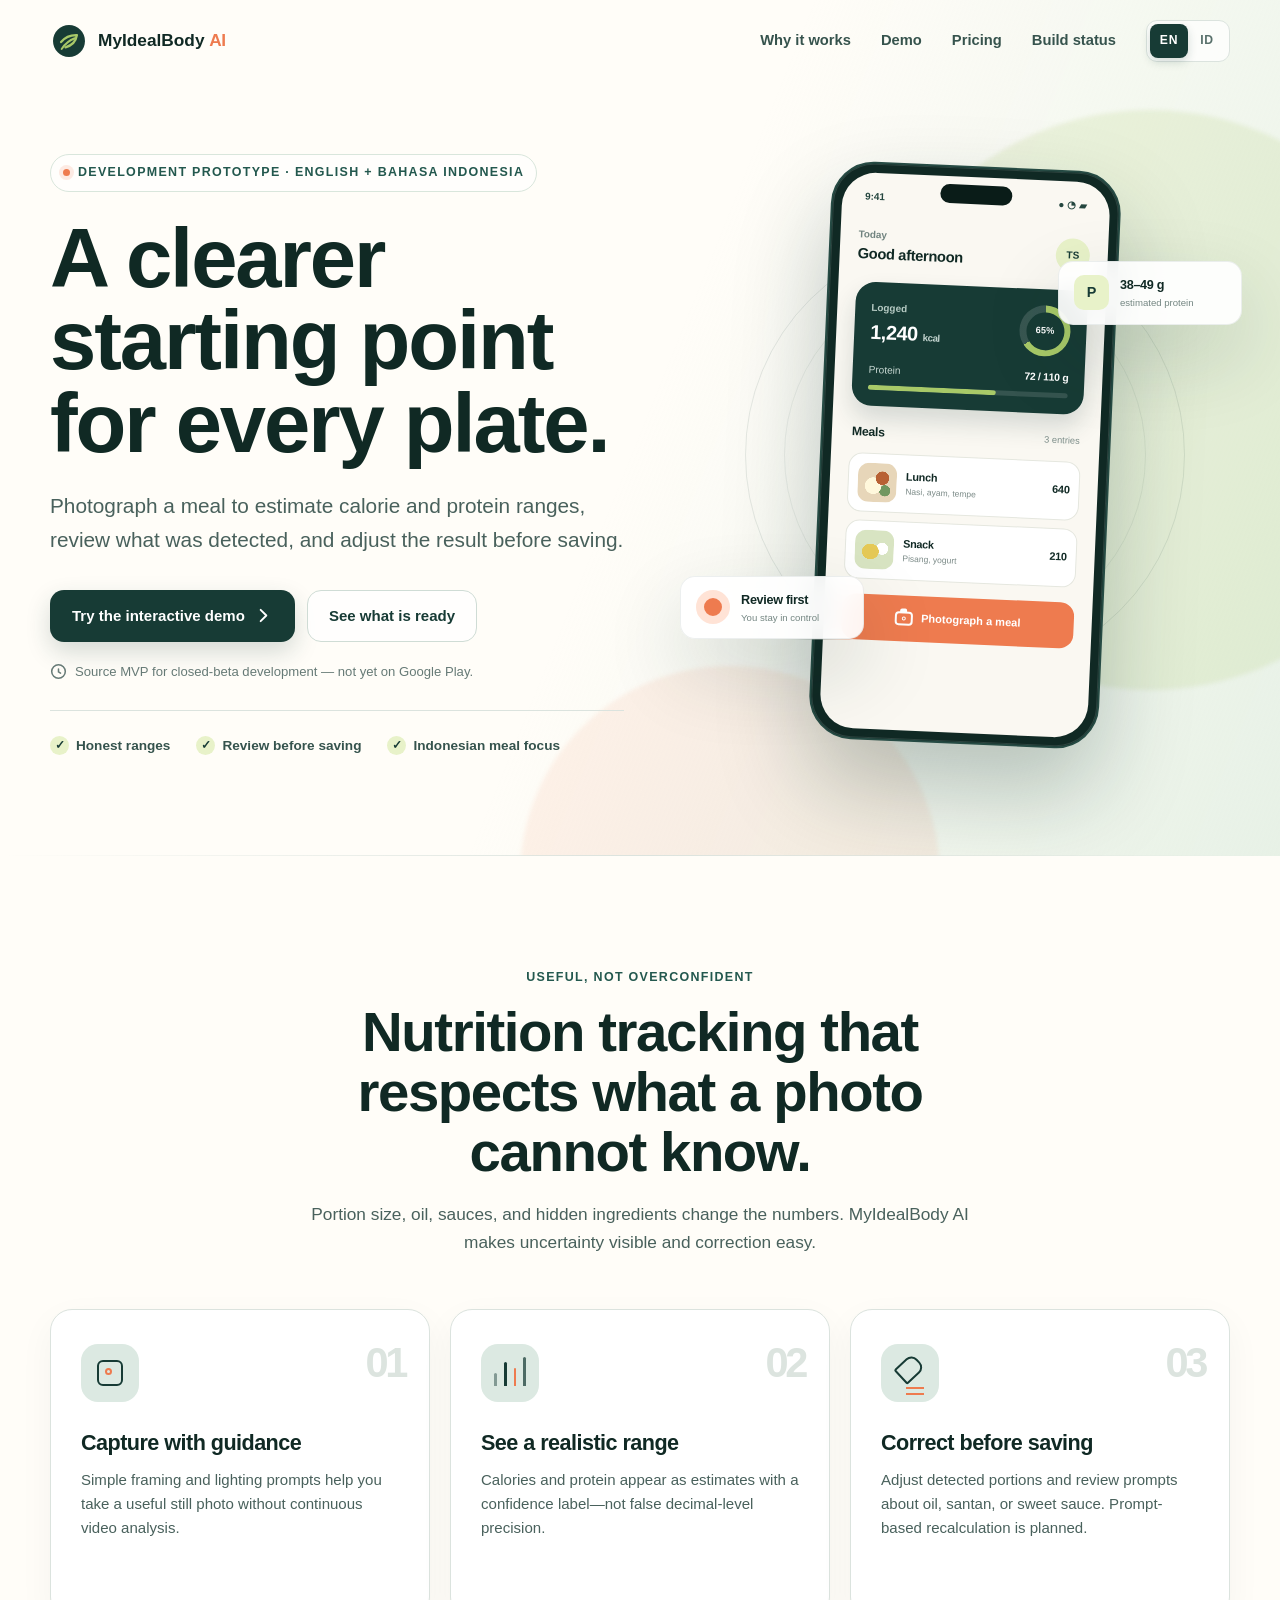
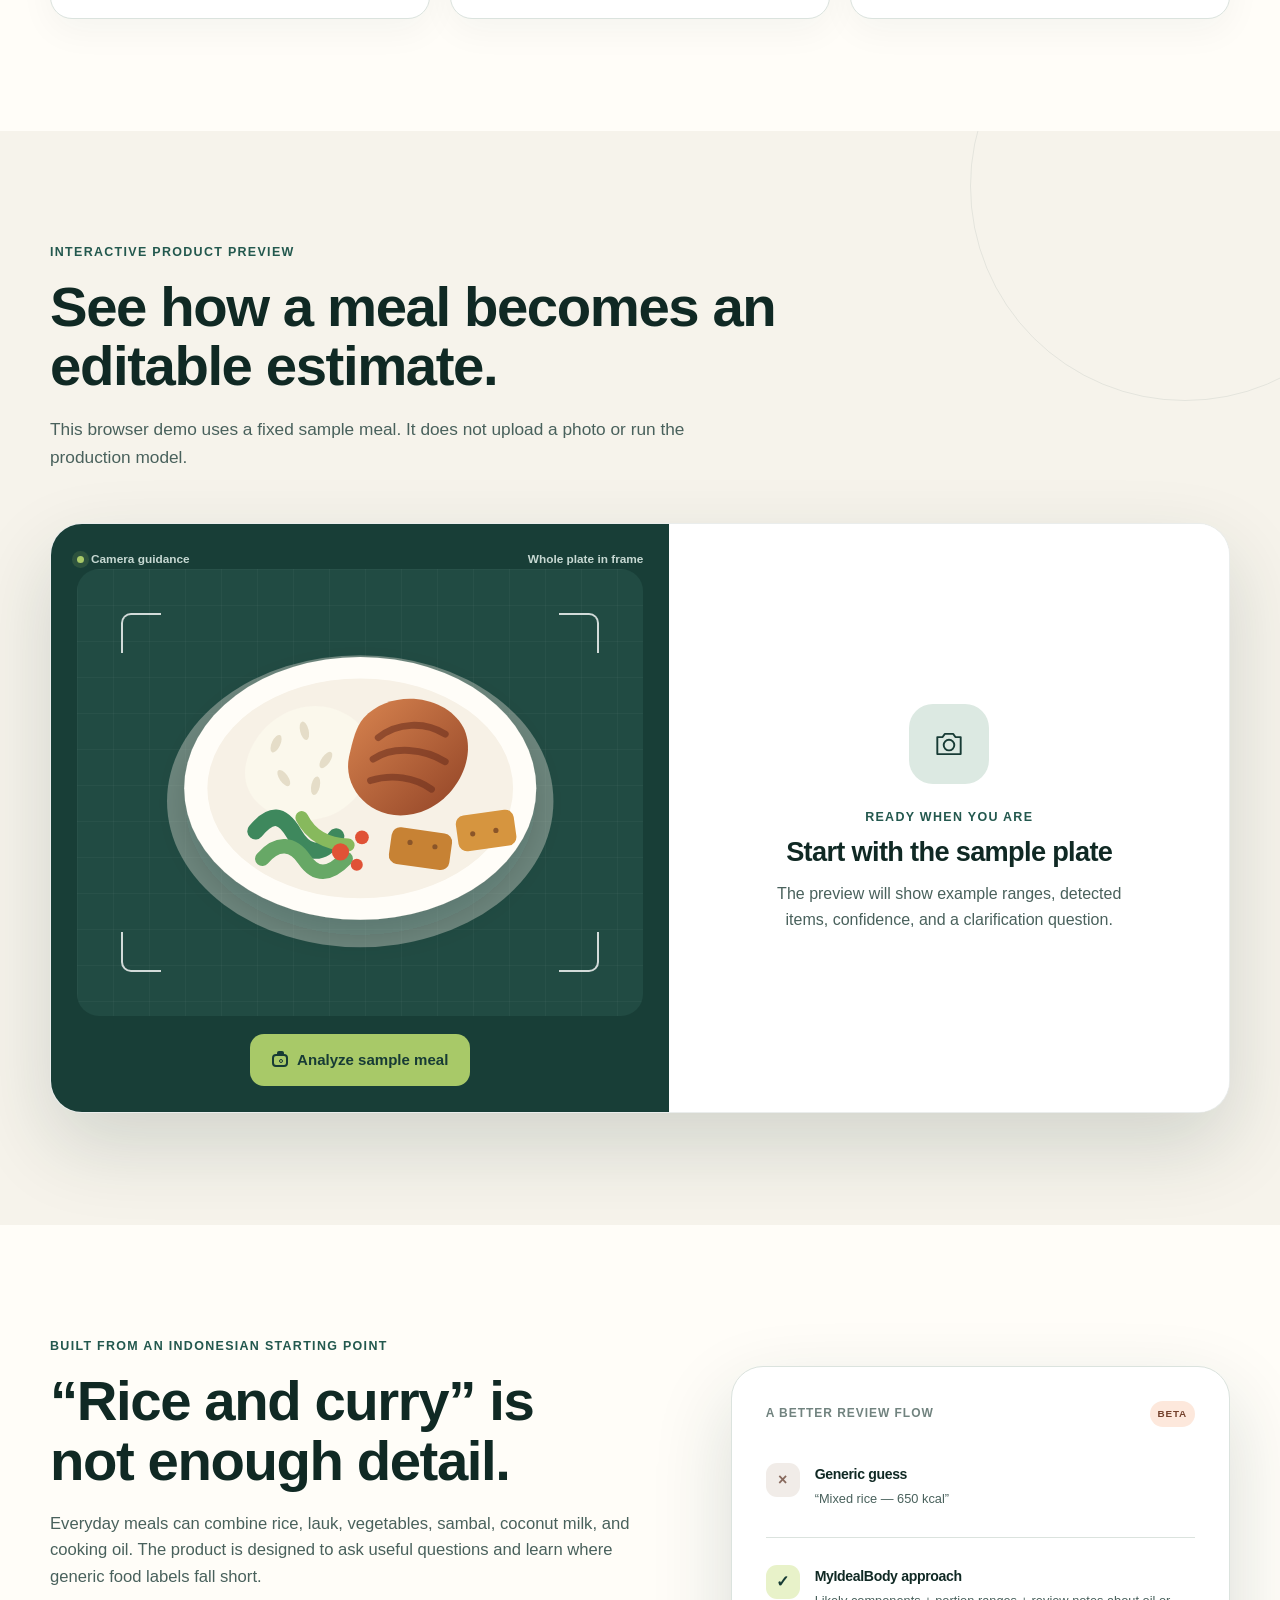
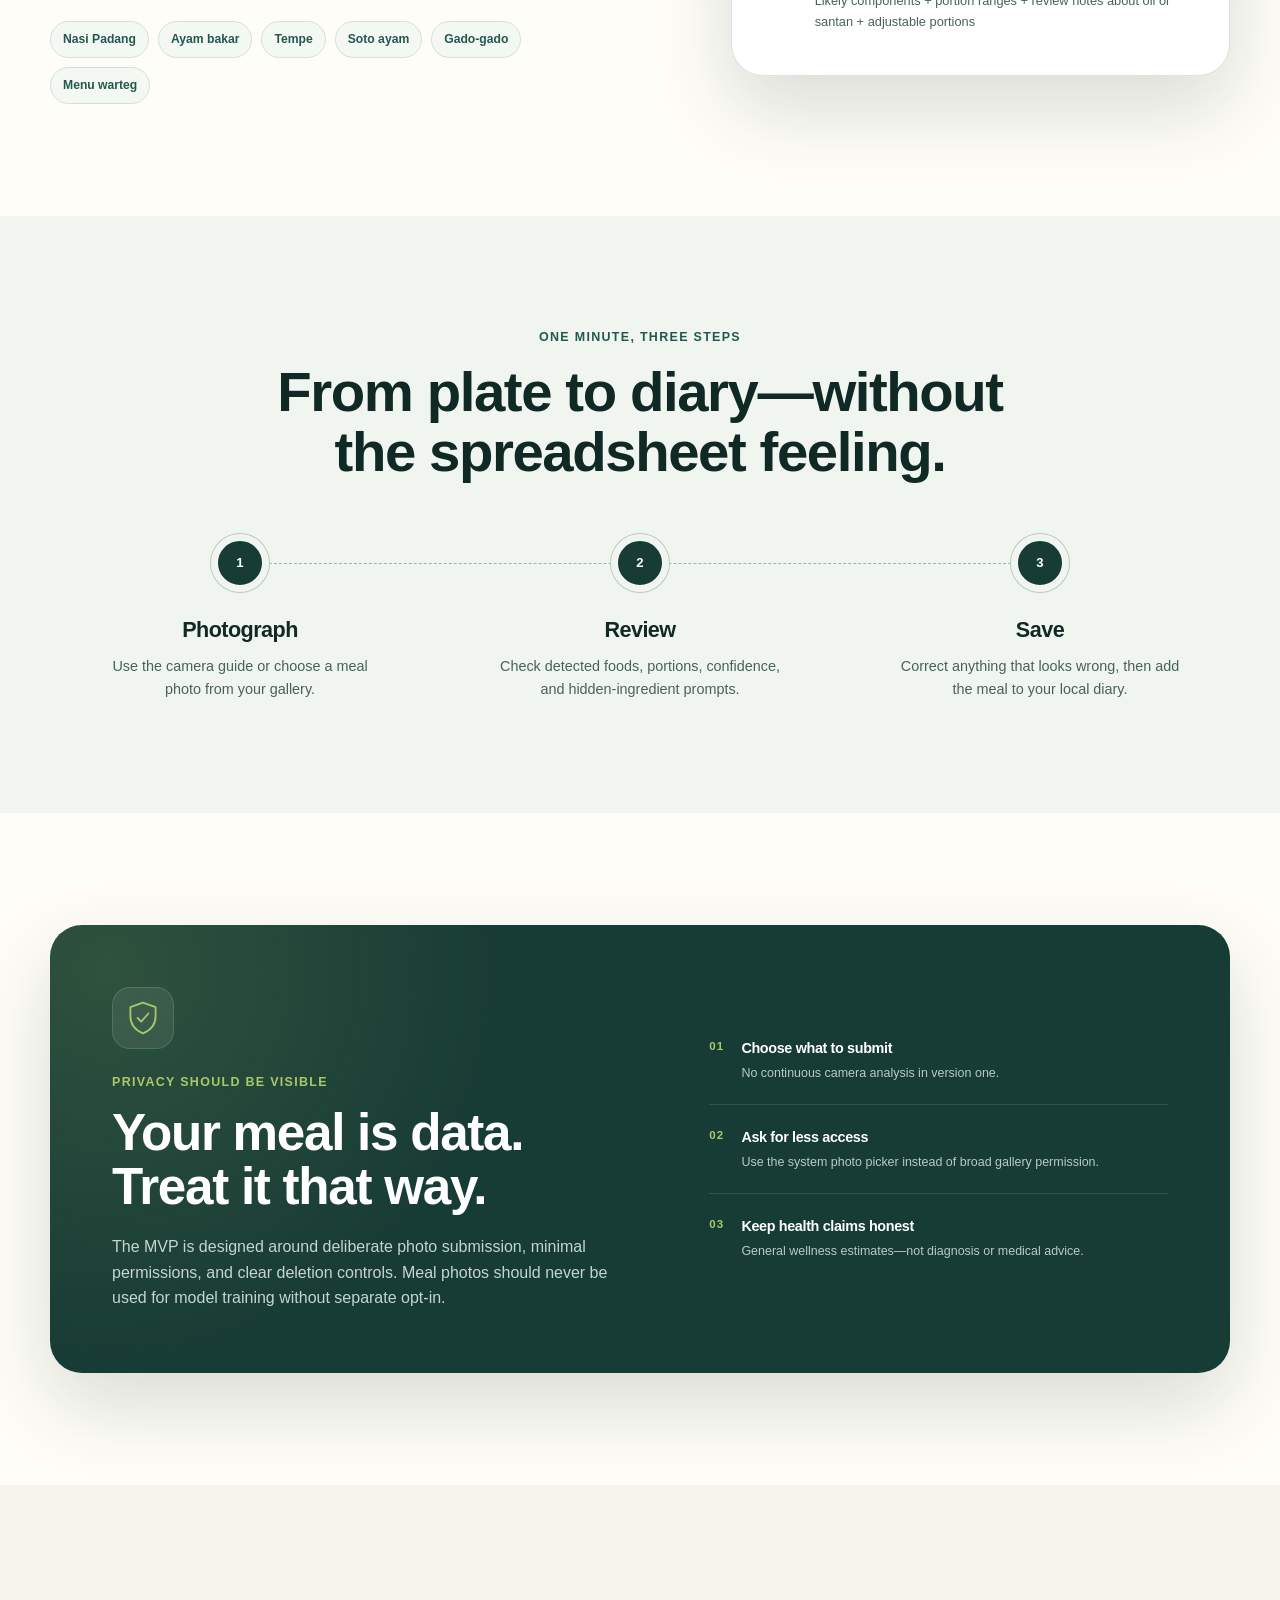
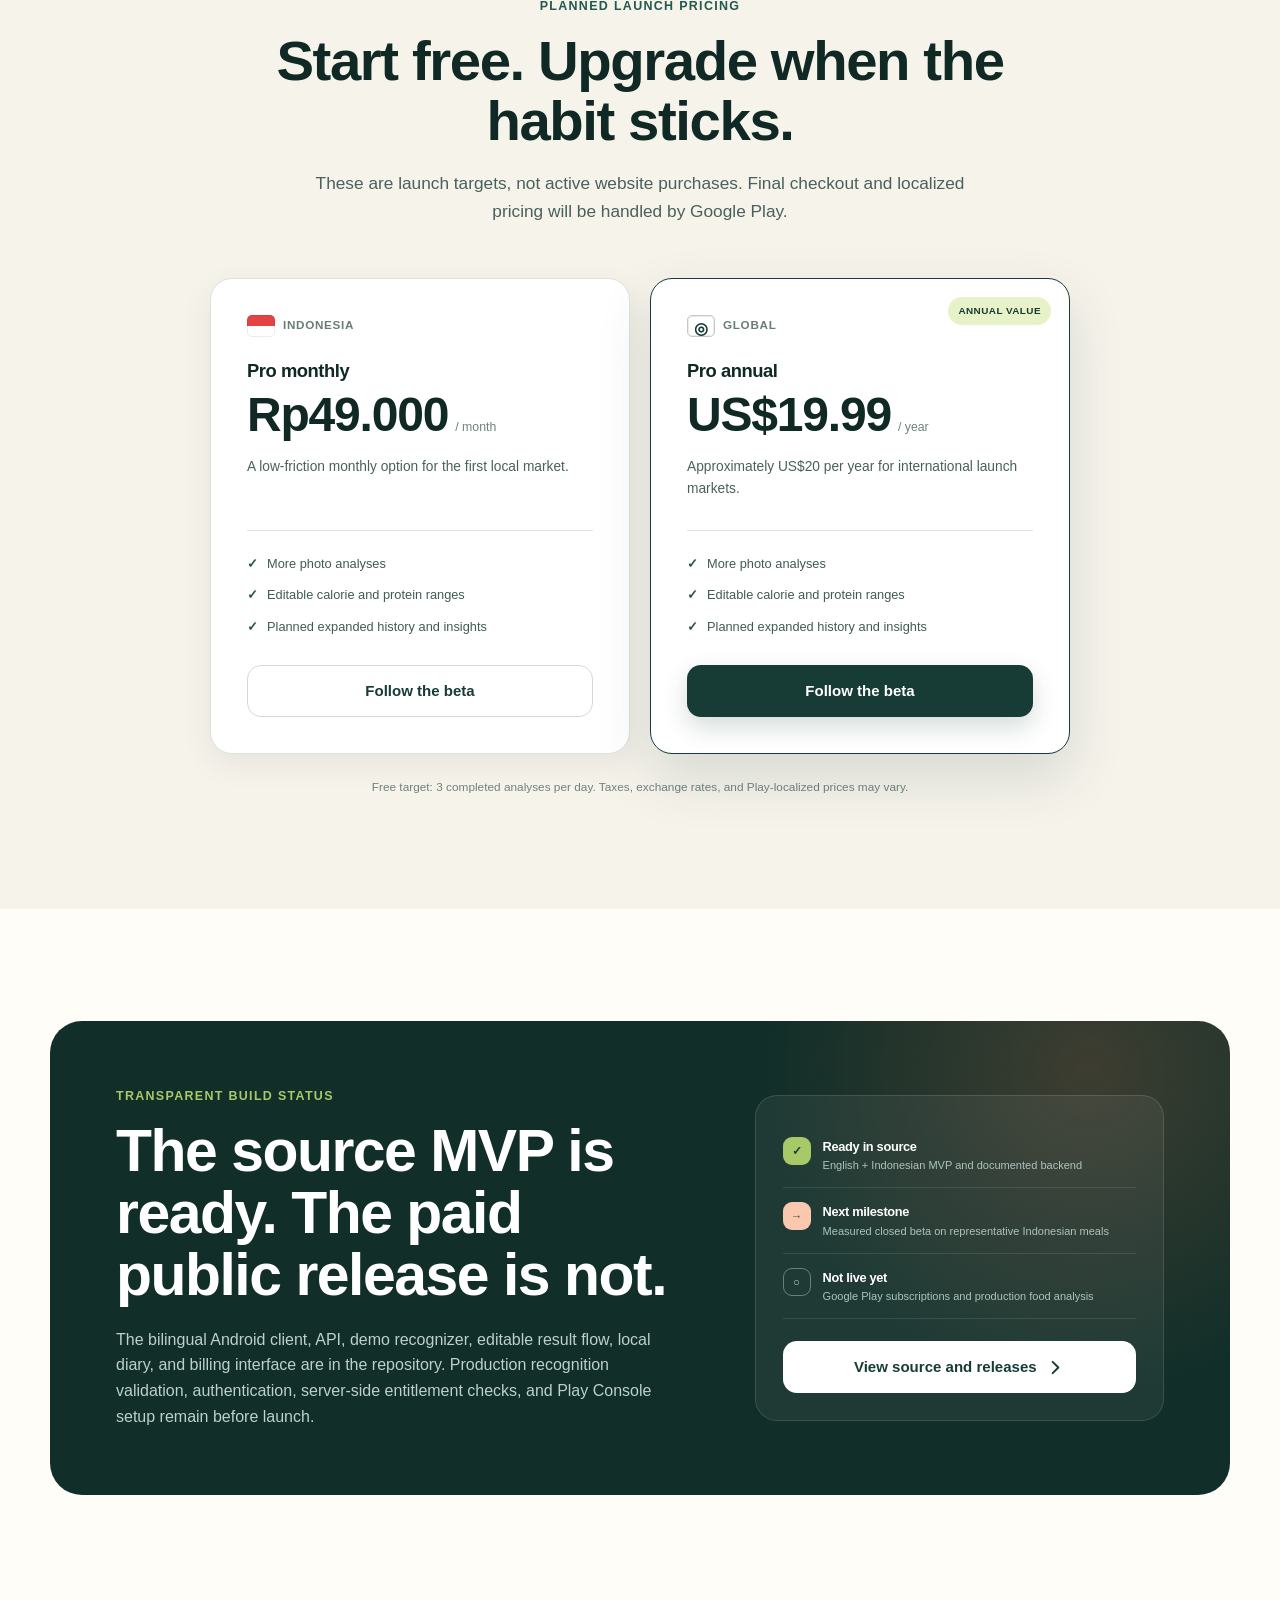
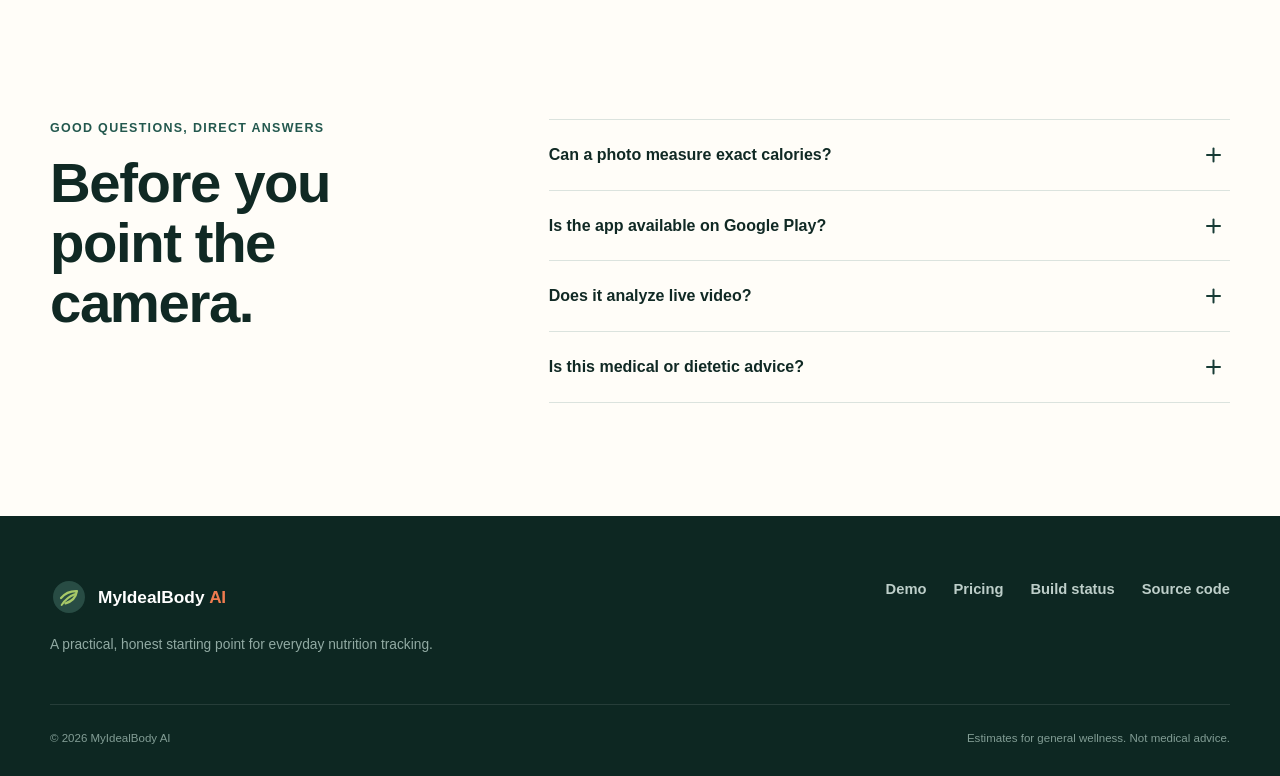
==== website/index.html @ 33302b68 "Publish bilingual Android nutrition MVP and website" ====
<!doctype html>
<html lang="en">
  <head>
    <meta charset="utf-8" />
    <meta name="viewport" content="width=device-width, initial-scale=1" />
    <meta
      name="description"
      content="MyIdealBody AI helps you estimate calorie and protein ranges from a meal photo, with editable results designed for everyday Indonesian food."
      id="meta-description"
    />
    <meta name="theme-color" content="#173b35" />
    <meta property="og:type" content="website" />
    <meta property="og:title" content="MyIdealBody AI — A clearer starting point for every plate" />
    <meta
      property="og:description"
      content="Photo-based calorie and protein estimates, built with Indonesian meals and honest uncertainty in mind."
    />
    <title>MyIdealBody AI — Photo nutrition estimates</title>
    <link rel="icon" href="favicon.svg" type="image/svg+xml" />
    <link rel="stylesheet" href="styles.css" />
    <script src="app.js" defer></script>
  </head>
  <body data-repository-url="https://github.com/meetmetisa-dev/myidealbody-ai">
    <a class="skip-link" href="#main-content" data-i18n="skipLink">Skip to main content</a>

    <header class="site-header" data-header>
      <div class="container nav-shell">
        <a class="brand" href="#top" aria-label="MyIdealBody AI home" data-i18n-aria="brandHome">
          <svg class="brand-mark" viewBox="0 0 44 44" aria-hidden="true">
            <path d="M22 3.5c10.2 0 18.5 8.3 18.5 18.5S32.2 40.5 22 40.5 3.5 32.2 3.5 22 11.8 3.5 22 3.5Z" />
            <path class="brand-leaf" d="M12.8 23.2c4.6-5.7 10.7-8.4 18.4-8.1-1.2 7.5-5.6 12.2-13.3 14.2" />
            <path class="brand-stem" d="M13.5 31.2c4.1-6.1 9.1-10.2 15.1-12.4" />
          </svg>
          <span>MyIdealBody <strong>AI</strong></span>
        </a>

        <button
          class="menu-button"
          type="button"
          aria-expanded="false"
          aria-controls="site-nav"
          aria-label="Open menu"
          data-i18n-aria="menuOpen"
          data-menu-button
        >
          <span></span><span></span><span></span>
        </button>

        <div class="nav-panel" id="site-nav" data-nav-panel>
          <nav aria-label="Primary navigation" data-i18n-aria="primaryNav">
            <a href="#features" data-i18n="navWhy">Why it works</a>
            <a href="#demo" data-i18n="navDemo">Demo</a>
            <a href="#pricing" data-i18n="navPricing">Pricing</a>
            <a href="#status" data-i18n="navStatus">Build status</a>
          </nav>
          <div class="language-switch" aria-label="Choose language" data-i18n-aria="languagePicker" role="group">
            <button type="button" data-lang="en" aria-pressed="true">EN</button>
            <button type="button" data-lang="id" aria-pressed="false">ID</button>
          </div>
        </div>
      </div>
    </header>

    <main id="main-content">
      <section class="hero" id="top">
        <div class="hero-orb hero-orb-one" aria-hidden="true"></div>
        <div class="hero-orb hero-orb-two" aria-hidden="true"></div>
        <div class="container hero-grid">
          <div class="hero-copy reveal">
            <p class="eyebrow">
              <span class="eyebrow-dot" aria-hidden="true"></span>
              <span data-i18n="heroEyebrow">Development prototype · English + Bahasa Indonesia</span>
            </p>
            <h1 data-i18n="heroTitle">A clearer starting point for every plate.</h1>
            <p class="hero-intro" data-i18n="heroBody">
              Photograph a meal to estimate calorie and protein ranges, review what was detected, and adjust the result before saving.
            </p>
            <div class="hero-actions">
              <a class="button button-primary" href="#demo">
                <span data-i18n="heroPrimary">Try the interactive demo</span>
                <svg viewBox="0 0 20 20" aria-hidden="true"><path d="m7 4 6 6-6 6" /></svg>
              </a>
              <a class="button button-secondary" href="#status" data-i18n="heroSecondary">See what is ready</a>
            </div>
            <p class="availability-note">
              <svg viewBox="0 0 20 20" aria-hidden="true"><path d="M10 18a8 8 0 1 0 0-16 8 8 0 0 0 0 16Zm0-11v3.5l2.4 1.5" /></svg>
              <span data-i18n="heroNote">Source MVP for closed-beta development — not yet on Google Play.</span>
            </p>
            <ul class="hero-trust" aria-label="Product principles" data-i18n-aria="productPrinciples">
              <li><span aria-hidden="true">✓</span><span data-i18n="trustRanges">Honest ranges</span></li>
              <li><span aria-hidden="true">✓</span><span data-i18n="trustEditable">Review before saving</span></li>
              <li><span aria-hidden="true">✓</span><span data-i18n="trustLocal">Indonesian meal focus</span></li>
            </ul>
          </div>

          <div class="phone-scene reveal reveal-delay" aria-label="MyIdealBody AI app preview" data-i18n-aria="phonePreview">
            <div class="phone-halo" aria-hidden="true"></div>
            <div class="phone">
              <div class="phone-speaker" aria-hidden="true"></div>
              <div class="phone-screen">
                <div class="phone-status" aria-hidden="true"><span>9:41</span><span>● ◔ ▰</span></div>
                <div class="app-head">
                  <div>
                    <span class="app-overline" data-i18n="phoneToday">Today</span>
                    <strong data-i18n="phoneGreeting">Good afternoon</strong>
                  </div>
                  <div class="avatar" aria-hidden="true">TS</div>
                </div>
                <div class="summary-card">
                  <div class="summary-head">
                    <div>
                      <span data-i18n="phoneLogged">Logged</span>
                      <strong>1,240 <small>kcal</small></strong>
                    </div>
                    <div class="progress-ring"><span>65%</span></div>
                  </div>
                  <div class="protein-row">
                    <span data-i18n="phoneProtein">Protein</span>
                    <strong>72 / 110 g</strong>
                  </div>
                  <div class="bar"><span></span></div>
                </div>
                <div class="app-section-title">
                  <strong data-i18n="phoneMeals">Meals</strong><span data-i18n="phoneEntries">3 entries</span>
                </div>
                <div class="meal-row">
                  <div class="meal-thumb meal-thumb-one" aria-hidden="true"></div>
                  <div><strong data-i18n="phoneLunch">Lunch</strong><span>Nasi, ayam, tempe</span></div>
                  <strong>640</strong>
                </div>
                <div class="meal-row">
                  <div class="meal-thumb meal-thumb-two" aria-hidden="true"></div>
                  <div><strong data-i18n="phoneSnack">Snack</strong><span>Pisang, yogurt</span></div>
                  <strong>210</strong>
                </div>
                <button class="app-scan" type="button" data-scroll-demo>
                  <span class="camera-icon" aria-hidden="true"></span>
                  <span data-i18n="phoneCta">Photograph a meal</span>
                </button>
              </div>
            </div>
            <div class="floating-card floating-card-top">
              <span class="floating-icon">P</span>
              <div><strong>38–49 g</strong><span data-i18n="floatingProtein">estimated protein</span></div>
            </div>
            <div class="floating-card floating-card-bottom">
              <span class="confidence-pip" aria-hidden="true"></span>
              <div><strong data-i18n="floatingReview">Review first</strong><span data-i18n="floatingControl">You stay in control</span></div>
            </div>
          </div>
        </div>
      </section>

      <section class="principles section" id="features">
        <div class="container">
          <div class="section-heading centered reveal">
            <p class="section-kicker" data-i18n="whyKicker">Useful, not overconfident</p>
            <h2 data-i18n="whyTitle">Nutrition tracking that respects what a photo cannot know.</h2>
            <p data-i18n="whyBody">Portion size, oil, sauces, and hidden ingredients change the numbers. MyIdealBody AI makes uncertainty visible and correction easy.</p>
          </div>
          <div class="feature-grid">
            <article class="feature-card reveal">
              <div class="feature-number">01</div>
              <div class="feature-icon icon-frame" aria-hidden="true"></div>
              <h3 data-i18n="featureOneTitle">Capture with guidance</h3>
              <p data-i18n="featureOneBody">Simple framing and lighting prompts help you take a useful still photo without continuous video analysis.</p>
            </article>
            <article class="feature-card reveal reveal-delay-short">
              <div class="feature-number">02</div>
              <div class="feature-icon icon-range" aria-hidden="true"><span></span><span></span></div>
              <h3 data-i18n="featureTwoTitle">See a realistic range</h3>
              <p data-i18n="featureTwoBody">Calories and protein appear as estimates with a confidence label—not false decimal-level precision.</p>
            </article>
            <article class="feature-card reveal reveal-delay">
              <div class="feature-number">03</div>
              <div class="feature-icon icon-edit" aria-hidden="true"></div>
              <h3 data-i18n="featureThreeTitle">Correct before saving</h3>
              <p data-i18n="featureThreeBody">Adjust detected portions and review prompts about oil, santan, or sweet sauce. Prompt-based recalculation is planned.</p>
            </article>
          </div>
        </div>
      </section>

      <section class="demo-section section" id="demo">
        <div class="container">
          <div class="section-heading reveal">
            <p class="section-kicker" data-i18n="demoKicker">Interactive product preview</p>
            <h2 data-i18n="demoTitle">See how a meal becomes an editable estimate.</h2>
            <p data-i18n="demoBody">This browser demo uses a fixed sample meal. It does not upload a photo or run the production model.</p>
          </div>

          <div class="demo-shell reveal" data-demo-shell>
            <div class="demo-visual">
              <div class="demo-label-row">
                <span class="live-label"><span aria-hidden="true"></span><span data-i18n="demoCamera">Camera guidance</span></span>
                <span data-i18n="demoHint">Whole plate in frame</span>
              </div>
              <div class="meal-art" role="img" aria-label="Illustrated Indonesian rice, grilled chicken, tempeh, and vegetables on a plate" data-i18n-aria="mealArt">
                <svg viewBox="0 0 620 430" aria-hidden="true">
                  <defs>
                    <filter id="plate-shadow" x="-20%" y="-20%" width="140%" height="150%">
                      <feDropShadow dx="0" dy="18" stdDeviation="18" flood-color="#092a26" flood-opacity=".16" />
                    </filter>
                    <linearGradient id="chicken" x1="0" x2="1" y1="0" y2="1">
                      <stop offset="0" stop-color="#d98550" /><stop offset="1" stop-color="#914326" />
                    </linearGradient>
                  </defs>
                  <ellipse cx="310" cy="225" rx="225" ry="170" fill="#f8f2e7" opacity=".35" />
                  <ellipse cx="310" cy="210" rx="205" ry="153" fill="#fffdf8" filter="url(#plate-shadow)" />
                  <ellipse cx="310" cy="210" rx="178" ry="128" fill="#f7f1e6" />
                  <path d="M178 177c14-51 74-82 121-50 37 25 29 89-18 112-50 24-118-7-103-62Z" fill="#fbf8ec" />
                  <g fill="#ded5bc" opacity=".75">
                    <ellipse cx="212" cy="158" rx="5" ry="11" transform="rotate(25 212 158)" />
                    <ellipse cx="245" cy="143" rx="5" ry="11" transform="rotate(-14 245 143)" />
                    <ellipse cx="270" cy="177" rx="5" ry="11" transform="rotate(35 270 177)" />
                    <ellipse cx="221" cy="198" rx="5" ry="11" transform="rotate(-35 221 198)" />
                    <ellipse cx="258" cy="207" rx="5" ry="11" transform="rotate(12 258 207)" />
                  </g>
                  <path d="M314 128c32-35 96-27 116 11 18 35-10 91-58 101-50 10-83-31-75-67 4-18 8-35 17-45Z" fill="url(#chicken)" />
                  <path d="M331 151c22-18 55-19 78-4M325 176c24-16 60-12 84 3M322 201c24-8 52-4 71 10" fill="none" stroke="#682d1d" stroke-width="8" stroke-linecap="round" opacity=".55" />
                  <g>
                    <rect x="348" y="254" width="71" height="43" rx="10" fill="#c78234" transform="rotate(8 348 254)" />
                    <rect x="420" y="243" width="68" height="42" rx="10" fill="#d6953f" transform="rotate(-8 420 243)" />
                    <circle cx="368" cy="273" r="3" fill="#8a5529" /><circle cx="397" cy="278" r="3" fill="#8a5529" />
                    <circle cx="441" cy="263" r="3" fill="#8a5529" /><circle cx="468" cy="259" r="3" fill="#8a5529" />
                  </g>
                  <g fill="none" stroke-linecap="round">
                    <path d="M188 260c18-22 31-21 45 3s32 27 49 3" stroke="#3e885d" stroke-width="19" />
                    <path d="M196 292c18-21 36-18 49 1s29 19 48-1" stroke="#67a866" stroke-width="17" />
                    <path d="M242 244c10 20 29 31 54 32" stroke="#87b95d" stroke-width="15" />
                  </g>
                  <g fill="#e05236">
                    <circle cx="287" cy="284" r="10" /><circle cx="312" cy="267" r="8" /><circle cx="306" cy="299" r="7" />
                  </g>
                </svg>
                <div class="scan-corners" aria-hidden="true"><span></span><span></span><span></span><span></span></div>
                <div class="scan-line" aria-hidden="true"></div>
              </div>
              <button class="button button-primary demo-button" type="button" data-demo-button>
                <span class="camera-icon small" aria-hidden="true"></span>
                <span data-i18n="demoButton">Analyze sample meal</span>
              </button>
            </div>

            <div class="demo-result" aria-live="polite" aria-busy="false" data-demo-result>
              <div class="result-idle" data-result-idle>
                <div class="result-idle-icon" aria-hidden="true">
                  <svg viewBox="0 0 32 32"><path d="M5 9.5h5l2-3h8l2 3h5v16H5v-16Z" /><circle cx="16" cy="17" r="5" /></svg>
                </div>
                <p class="section-kicker" data-i18n="demoIdleKicker">Ready when you are</p>
                <h3 data-i18n="demoIdleTitle">Start with the sample plate</h3>
                <p data-i18n="demoIdleBody">The preview will show example ranges, detected items, confidence, and a clarification question.</p>
              </div>

              <div class="result-loading" hidden data-result-loading>
                <div class="loader" aria-hidden="true"><span></span><span></span><span></span></div>
                <p class="section-kicker" data-i18n="demoLoadingKicker">Sample analysis</p>
                <h3 data-demo-loading-title data-i18n="demoLoadingOne">Identifying likely foods…</h3>
                <p data-i18n="demoLoadingBody">A production result would be calculated from a nutrient database after recognition.</p>
              </div>

              <div class="result-content" hidden data-result-content>
                <div class="result-topline">
                  <div>
                    <p class="section-kicker" data-i18n="demoResultKicker">Example estimate</p>
                    <h3 data-i18n="demoResultTitle">Lunch plate</h3>
                  </div>
                  <span class="confidence-badge"><span aria-hidden="true"></span><span data-i18n="demoConfidence">Medium confidence</span></span>
                </div>
                <div class="macro-grid">
                  <div class="macro-card calories"><span data-i18n="demoCalories">Calories</span><strong>610–760</strong><small>kcal</small></div>
                  <div class="macro-card protein"><span data-i18n="demoProtein">Protein</span><strong>38–49</strong><small>g</small></div>
                </div>
                <p class="range-note"><span aria-hidden="true">i</span><span data-i18n="demoRangeNote">A range reflects likely portion and recipe differences.</span></p>
                <div class="detected-list">
                  <div class="detected-heading"><strong data-i18n="demoDetected">Likely foods</strong><span data-i18n="demoEdit">Review in app</span></div>
                  <div><span><i class="food-dot rice"></i><span data-i18n="foodRice">White rice</span></span><strong>180–220 g</strong></div>
                  <div><span><i class="food-dot chicken"></i><span data-i18n="foodChicken">Grilled chicken</span></span><strong>110–140 g</strong></div>
                  <div><span><i class="food-dot tempe"></i><span data-i18n="foodTempe">Tempeh</span></span><strong>55–70 g</strong></div>
                  <div><span><i class="food-dot veg"></i><span data-i18n="foodVeg">Mixed vegetables</span></span><strong>80–110 g</strong></div>
                </div>
                <div class="question-card">
                  <span class="question-mark" aria-hidden="true">?</span>
                  <div><strong data-i18n="demoQuestionTitle">One quick check</strong><p data-i18n="demoQuestionBody">Was extra oil or sweet sauce added?</p></div>
                </div>
                <p class="demo-disclaimer" data-i18n="demoDisclaimer">Illustrative sample only. Not a measurement or medical advice.</p>
              </div>
            </div>
          </div>
        </div>
      </section>

      <section class="local-section section">
        <div class="container local-grid">
          <div class="local-copy reveal">
            <p class="section-kicker" data-i18n="localKicker">Built from an Indonesian starting point</p>
            <h2 data-i18n="localTitle">“Rice and curry” is not enough detail.</h2>
            <p data-i18n="localBody">Everyday meals can combine rice, lauk, vegetables, sambal, coconut milk, and cooking oil. The product is designed to ask useful questions and learn where generic food labels fall short.</p>
            <div class="local-tags" aria-label="Example Indonesian meals" data-i18n-aria="mealExamples">
              <span>Nasi Padang</span><span>Ayam bakar</span><span>Tempe</span><span>Soto ayam</span><span>Gado-gado</span><span>Menu warteg</span>
            </div>
          </div>
          <div class="comparison-card reveal reveal-delay">
            <div class="comparison-head">
              <span data-i18n="compareTitle">A better review flow</span>
              <span class="beta-pill">BETA</span>
            </div>
            <div class="comparison-row muted">
              <span class="comparison-icon" aria-hidden="true">×</span>
              <div><strong data-i18n="compareGeneric">Generic guess</strong><p data-i18n="compareGenericBody">“Mixed rice — 650 kcal”</p></div>
            </div>
            <div class="comparison-divider" aria-hidden="true"></div>
            <div class="comparison-row good">
              <span class="comparison-icon" aria-hidden="true">✓</span>
              <div><strong data-i18n="compareProduct">MyIdealBody approach</strong><p data-i18n="compareProductBody">Likely components + portion ranges + review notes about oil or santan + adjustable portions</p></div>
            </div>
          </div>
        </div>
      </section>

      <section class="how-section section">
        <div class="container">
          <div class="section-heading centered reveal">
            <p class="section-kicker" data-i18n="howKicker">One minute, three steps</p>
            <h2 data-i18n="howTitle">From plate to diary—without the spreadsheet feeling.</h2>
          </div>
          <ol class="steps-grid">
            <li class="step-card reveal">
              <span class="step-index">1</span>
              <h3 data-i18n="stepOneTitle">Photograph</h3>
              <p data-i18n="stepOneBody">Use the camera guide or choose a meal photo from your gallery.</p>
            </li>
            <li class="step-card reveal reveal-delay-short">
              <span class="step-index">2</span>
              <h3 data-i18n="stepTwoTitle">Review</h3>
              <p data-i18n="stepTwoBody">Check detected foods, portions, confidence, and hidden-ingredient prompts.</p>
            </li>
            <li class="step-card reveal reveal-delay">
              <span class="step-index">3</span>
              <h3 data-i18n="stepThreeTitle">Save</h3>
              <p data-i18n="stepThreeBody">Correct anything that looks wrong, then add the meal to your local diary.</p>
            </li>
          </ol>
        </div>
      </section>

      <section class="privacy-section section">
        <div class="container privacy-shell reveal">
          <div class="privacy-main">
            <span class="shield-icon" aria-hidden="true">
              <svg viewBox="0 0 40 40"><path d="M20 3 34 8v10c0 9-5.6 15.5-14 19-8.4-3.5-14-10-14-19V8l14-5Z" /><path d="m14 20 4 4 8-9" /></svg>
            </span>
            <p class="section-kicker" data-i18n="privacyKicker">Privacy should be visible</p>
            <h2 data-i18n="privacyTitle">Your meal is data. Treat it that way.</h2>
            <p data-i18n="privacyBody">The MVP is designed around deliberate photo submission, minimal permissions, and clear deletion controls. Meal photos should never be used for model training without separate opt-in.</p>
          </div>
          <div class="privacy-points">
            <div><span aria-hidden="true">01</span><p><strong data-i18n="privacyOneTitle">Choose what to submit</strong><small data-i18n="privacyOneBody">No continuous camera analysis in version one.</small></p></div>
            <div><span aria-hidden="true">02</span><p><strong data-i18n="privacyTwoTitle">Ask for less access</strong><small data-i18n="privacyTwoBody">Use the system photo picker instead of broad gallery permission.</small></p></div>
            <div><span aria-hidden="true">03</span><p><strong data-i18n="privacyThreeTitle">Keep health claims honest</strong><small data-i18n="privacyThreeBody">General wellness estimates—not diagnosis or medical advice.</small></p></div>
          </div>
        </div>
      </section>

      <section class="pricing-section section" id="pricing">
        <div class="container">
          <div class="section-heading centered reveal">
            <p class="section-kicker" data-i18n="pricingKicker">Planned launch pricing</p>
            <h2 data-i18n="pricingTitle">Start free. Upgrade when the habit sticks.</h2>
            <p data-i18n="pricingBody">These are launch targets, not active website purchases. Final checkout and localized pricing will be handled by Google Play.</p>
          </div>
          <div class="pricing-grid">
            <article class="price-card reveal">
              <div class="price-topline"><span class="flag" aria-hidden="true">ID</span><span data-i18n="priceIndonesia">Indonesia</span></div>
              <h3 data-i18n="priceLocalPlan">Pro monthly</h3>
              <p class="price"><strong>Rp49.000</strong><span data-i18n="perMonth">/ month</span></p>
              <p data-i18n="priceLocalBody">A low-friction monthly option for the first local market.</p>
              <ul>
                <li><span aria-hidden="true">✓</span><span data-i18n="priceFeatureOne">More photo analyses</span></li>
                <li><span aria-hidden="true">✓</span><span data-i18n="priceFeatureTwo">Editable calorie and protein ranges</span></li>
                <li><span aria-hidden="true">✓</span><span data-i18n="priceFeatureThree">Planned expanded history and insights</span></li>
              </ul>
              <a class="button button-secondary button-block repo-link" href="#status" data-i18n="priceCta">Follow the beta</a>
            </article>
            <article class="price-card featured reveal reveal-delay">
              <span class="price-ribbon" data-i18n="priceValue">Annual value</span>
              <div class="price-topline"><span class="globe" aria-hidden="true">◎</span><span data-i18n="priceGlobal">Global</span></div>
              <h3 data-i18n="priceGlobalPlan">Pro annual</h3>
              <p class="price"><strong>US$19.99</strong><span data-i18n="perYear">/ year</span></p>
              <p data-i18n="priceGlobalBody">Approximately US$20 per year for international launch markets.</p>
              <ul>
                <li><span aria-hidden="true">✓</span><span data-i18n="priceFeatureOne">More photo analyses</span></li>
                <li><span aria-hidden="true">✓</span><span data-i18n="priceFeatureTwo">Editable calorie and protein ranges</span></li>
                <li><span aria-hidden="true">✓</span><span data-i18n="priceFeatureThree">Planned expanded history and insights</span></li>
              </ul>
              <a class="button button-primary button-block repo-link" href="#status" data-i18n="priceCta">Follow the beta</a>
            </article>
          </div>
          <p class="pricing-note" data-i18n="pricingNote">Free target: 3 completed analyses per day. Taxes, exchange rates, and Play-localized prices may vary.</p>
        </div>
      </section>

      <section class="status-section section" id="status">
        <div class="container status-shell reveal">
          <div>
            <p class="section-kicker light" data-i18n="statusKicker">Transparent build status</p>
            <h2 data-i18n="statusTitle">The source MVP is ready. The paid public release is not.</h2>
            <p data-i18n="statusBody">The bilingual Android client, API, demo recognizer, editable result flow, local diary, and billing interface are in the repository. Production recognition validation, authentication, server-side entitlement checks, and Play Console setup remain before launch.</p>
          </div>
          <div class="status-panel">
            <div class="status-row ready"><span aria-hidden="true">✓</span><p><strong data-i18n="readyLabel">Ready in source</strong><small data-i18n="readyBody">English + Indonesian MVP and documented backend</small></p></div>
            <div class="status-row next"><span aria-hidden="true">→</span><p><strong data-i18n="nextLabel">Next milestone</strong><small data-i18n="nextBody">Measured closed beta on representative Indonesian meals</small></p></div>
            <div class="status-row later"><span aria-hidden="true">○</span><p><strong data-i18n="laterLabel">Not live yet</strong><small data-i18n="laterBody">Google Play subscriptions and production food analysis</small></p></div>
            <a class="button button-light button-block repo-link" href="#top">
              <span data-i18n="statusCta">View source and releases</span>
              <svg viewBox="0 0 20 20" aria-hidden="true"><path d="m7 4 6 6-6 6" /></svg>
            </a>
          </div>
        </div>
      </section>

      <section class="faq-section section">
        <div class="container faq-grid">
          <div class="section-heading reveal">
            <p class="section-kicker" data-i18n="faqKicker">Good questions, direct answers</p>
            <h2 data-i18n="faqTitle">Before you point the camera.</h2>
          </div>
          <div class="faq-list reveal reveal-delay">
            <details>
              <summary data-i18n="faqOneQ">Can a photo measure exact calories?</summary>
              <p data-i18n="faqOneA">No. A photo cannot reveal exact weight or every ingredient. MyIdealBody AI is designed to return a useful range, explain uncertainty, and let you edit the result.</p>
            </details>
            <details>
              <summary data-i18n="faqTwoQ">Is the app available on Google Play?</summary>
              <p data-i18n="faqTwoA">Not yet. The repository is a development MVP for closed-beta preparation. A public paid release needs production validation and Play setup first.</p>
            </details>
            <details>
              <summary data-i18n="faqThreeQ">Does it analyze live video?</summary>
              <p data-i18n="faqThreeA">The prototype shows a framing overlay and a live lighting cue, then analyzes one still photo. This reduces battery and data use while keeping the review step clear.</p>
            </details>
            <details>
              <summary data-i18n="faqFourQ">Is this medical or dietetic advice?</summary>
              <p data-i18n="faqFourA">No. It provides general wellness estimates only and is not a diagnosis, treatment, laboratory measurement, or substitute for a qualified professional.</p>
            </details>
          </div>
        </div>
      </section>
    </main>

    <footer class="site-footer">
      <div class="container footer-grid">
        <div>
          <a class="brand footer-brand" href="#top" aria-label="MyIdealBody AI home" data-i18n-aria="brandHome">
            <svg class="brand-mark" viewBox="0 0 44 44" aria-hidden="true">
              <path d="M22 3.5c10.2 0 18.5 8.3 18.5 18.5S32.2 40.5 22 40.5 3.5 32.2 3.5 22 11.8 3.5 22 3.5Z" />
              <path class="brand-leaf" d="M12.8 23.2c4.6-5.7 10.7-8.4 18.4-8.1-1.2 7.5-5.6 12.2-13.3 14.2" />
              <path class="brand-stem" d="M13.5 31.2c4.1-6.1 9.1-10.2 15.1-12.4" />
            </svg>
            <span>MyIdealBody <strong>AI</strong></span>
          </a>
          <p data-i18n="footerTagline">A practical, honest starting point for everyday nutrition tracking.</p>
        </div>
        <div class="footer-links">
          <a href="#demo" data-i18n="navDemo">Demo</a>
          <a href="#pricing" data-i18n="navPricing">Pricing</a>
          <a href="#status" data-i18n="navStatus">Build status</a>
          <a class="repo-link" href="#top" data-i18n="footerSource">Source code</a>
        </div>
      </div>
      <div class="container footer-bottom">
        <span>© <span data-year></span> MyIdealBody AI</span>
        <span data-i18n="footerDisclaimer">Estimates for general wellness. Not medical advice.</span>
      </div>
    </footer>
  </body>
</html>
---- website/styles.css ----
:root {
  --ink: #102924;
  --ink-soft: #49615c;
  --forest: #173b35;
  --forest-2: #23584e;
  --forest-3: #dce9e2;
  --leaf: #a8c968;
  --leaf-light: #e8f2c9;
  --coral: #ee7b4f;
  --coral-light: #fde8dc;
  --cream: #f6f3eb;
  --paper: #fffdf8;
  --white: #ffffff;
  --line: #dbe3de;
  --shadow-sm: 0 10px 30px rgba(20, 51, 45, 0.08);
  --shadow-lg: 0 32px 80px rgba(17, 50, 43, 0.16);
  --radius-sm: 14px;
  --radius-md: 22px;
  --radius-lg: 32px;
  --container: 1180px;
  --font: Inter, ui-sans-serif, -apple-system, BlinkMacSystemFont, "Segoe UI", sans-serif;
}

*,
*::before,
*::after {
  box-sizing: border-box;
}

html {
  scroll-behavior: smooth;
  scroll-padding-top: 94px;
}

body {
  margin: 0;
  color: var(--ink);
  background: var(--paper);
  font-family: var(--font);
  font-size: 16px;
  line-height: 1.6;
  -webkit-font-smoothing: antialiased;
  text-rendering: optimizeLegibility;
}

body.nav-open {
  overflow: hidden;
}

button,
a {
  -webkit-tap-highlight-color: transparent;
}

button,
input,
select,
textarea {
  font: inherit;
}

a {
  color: inherit;
  text-decoration: none;
}

svg {
  display: block;
}

p,
h1,
h2,
h3 {
  margin-top: 0;
}

h1,
h2,
h3,
strong {
  letter-spacing: -0.025em;
}

h1 {
  margin-bottom: 24px;
  font-size: clamp(3.15rem, 6.5vw, 6rem);
  font-weight: 730;
  line-height: 0.99;
}

h2 {
  margin-bottom: 20px;
  font-size: clamp(2.25rem, 4.4vw, 4.2rem);
  font-weight: 720;
  line-height: 1.06;
}

h3 {
  margin-bottom: 12px;
  font-size: 1.35rem;
  line-height: 1.2;
}

.container {
  width: min(calc(100% - 40px), var(--container));
  margin-inline: auto;
}

.section {
  padding: 112px 0;
}

.skip-link {
  position: fixed;
  z-index: 999;
  top: 12px;
  left: 12px;
  padding: 11px 16px;
  transform: translateY(-160%);
  border-radius: 8px;
  color: var(--white);
  background: var(--forest);
  font-weight: 700;
  transition: transform 160ms ease;
}

.skip-link:focus {
  transform: translateY(0);
}

:focus-visible {
  outline: 3px solid #e28d4b;
  outline-offset: 4px;
}

.site-header {
  position: fixed;
  z-index: 100;
  top: 0;
  right: 0;
  left: 0;
  border-bottom: 1px solid transparent;
  transition: background-color 180ms ease, border-color 180ms ease, box-shadow 180ms ease;
}

.site-header.is-scrolled,
.site-header.is-open {
  border-color: rgba(23, 59, 53, 0.1);
  background: rgba(255, 253, 248, 0.93);
  box-shadow: 0 8px 26px rgba(20, 51, 45, 0.06);
  backdrop-filter: blur(18px);
}

.nav-shell {
  display: flex;
  min-height: 82px;
  align-items: center;
  justify-content: space-between;
  gap: 28px;
}

.brand {
  display: inline-flex;
  align-items: center;
  gap: 10px;
  font-size: 1.08rem;
  font-weight: 620;
  line-height: 1;
}

.brand strong {
  color: var(--coral);
  font-weight: 800;
}

.brand-mark {
  width: 38px;
  height: 38px;
  flex: 0 0 auto;
}

.brand-mark > path:first-child {
  fill: var(--forest);
}

.brand-mark .brand-leaf,
.brand-mark .brand-stem {
  fill: none;
  stroke: var(--leaf);
  stroke-linecap: round;
  stroke-linejoin: round;
}

.brand-mark .brand-leaf {
  stroke-width: 2.6;
}

.brand-mark .brand-stem {
  stroke-width: 2.25;
}

.nav-panel,
.nav-panel nav {
  display: flex;
  align-items: center;
}

.nav-panel {
  gap: 30px;
}

.nav-panel nav {
  gap: 30px;
}

.nav-panel nav a,
.footer-links a {
  position: relative;
  color: #36534d;
  font-size: 0.92rem;
  font-weight: 650;
}

.nav-panel nav a::after {
  position: absolute;
  right: 0;
  bottom: -7px;
  left: 0;
  height: 2px;
  transform: scaleX(0);
  transform-origin: right;
  border-radius: 4px;
  background: var(--coral);
  content: "";
  transition: transform 180ms ease;
}

.nav-panel nav a:hover::after,
.nav-panel nav a:focus-visible::after {
  transform: scaleX(1);
  transform-origin: left;
}

.language-switch {
  display: flex;
  padding: 3px;
  border: 1px solid var(--line);
  border-radius: 11px;
  background: rgba(255, 255, 255, 0.72);
}

.language-switch button {
  min-width: 38px;
  min-height: 34px;
  padding: 0 9px;
  border: 0;
  border-radius: 8px;
  color: #58706b;
  background: transparent;
  cursor: pointer;
  font-size: 0.76rem;
  font-weight: 800;
  letter-spacing: 0.06em;
}

.language-switch button[aria-pressed="true"] {
  color: var(--white);
  background: var(--forest);
  box-shadow: 0 4px 10px rgba(23, 59, 53, 0.18);
}

.menu-button {
  display: none;
  width: 46px;
  height: 46px;
  padding: 11px;
  align-items: center;
  justify-content: center;
  flex-direction: column;
  gap: 5px;
  border: 1px solid var(--line);
  border-radius: 12px;
  background: rgba(255, 255, 255, 0.8);
  cursor: pointer;
}

.menu-button span {
  width: 20px;
  height: 2px;
  border-radius: 3px;
  background: var(--forest);
  transition: transform 180ms ease, opacity 180ms ease;
}

.menu-button[aria-expanded="true"] span:nth-child(1) {
  transform: translateY(7px) rotate(45deg);
}

.menu-button[aria-expanded="true"] span:nth-child(2) {
  opacity: 0;
}

.menu-button[aria-expanded="true"] span:nth-child(3) {
  transform: translateY(-7px) rotate(-45deg);
}

.hero {
  position: relative;
  min-height: 790px;
  padding: 154px 0 100px;
  overflow: hidden;
  background:
    linear-gradient(112deg, rgba(255, 253, 248, 0) 50%, rgba(222, 237, 223, 0.72) 100%),
    var(--paper);
}

.hero::after {
  position: absolute;
  right: 0;
  bottom: 0;
  left: 0;
  height: 1px;
  background: linear-gradient(90deg, transparent, var(--line), transparent);
  content: "";
}

.hero-grid {
  position: relative;
  z-index: 2;
  display: grid;
  grid-template-columns: minmax(0, 1.04fr) minmax(430px, 0.96fr);
  align-items: center;
  gap: 76px;
}

.hero-copy {
  max-width: 680px;
}

.hero h1 {
  max-width: 680px;
}

.hero-intro {
  max-width: 620px;
  margin-bottom: 32px;
  color: var(--ink-soft);
  font-size: clamp(1.08rem, 1.8vw, 1.3rem);
  line-height: 1.65;
}

.eyebrow,
.section-kicker {
  color: var(--forest-2);
  font-size: 0.78rem;
  font-weight: 820;
  letter-spacing: 0.105em;
  text-transform: uppercase;
}

.eyebrow {
  display: inline-flex;
  margin-bottom: 26px;
  padding: 8px 12px;
  align-items: center;
  gap: 8px;
  border: 1px solid #d9e6dc;
  border-radius: 999px;
  background: rgba(255, 255, 255, 0.68);
}

.eyebrow-dot {
  width: 7px;
  height: 7px;
  border-radius: 50%;
  background: var(--coral);
  box-shadow: 0 0 0 4px rgba(238, 123, 79, 0.15);
}

.hero-actions {
  display: flex;
  margin-bottom: 19px;
  flex-wrap: wrap;
  gap: 12px;
}

.button {
  display: inline-flex;
  min-height: 52px;
  padding: 13px 21px;
  align-items: center;
  justify-content: center;
  gap: 9px;
  border: 1px solid transparent;
  border-radius: 14px;
  cursor: pointer;
  font-size: 0.94rem;
  font-weight: 760;
  line-height: 1.2;
  transition: transform 160ms ease, box-shadow 160ms ease, background-color 160ms ease;
}

.button:hover {
  transform: translateY(-2px);
}

.button svg {
  width: 19px;
  height: 19px;
  fill: none;
  stroke: currentColor;
  stroke-width: 2;
  stroke-linecap: round;
  stroke-linejoin: round;
}

.button-primary {
  color: var(--white);
  background: var(--forest);
  box-shadow: 0 10px 24px rgba(23, 59, 53, 0.18);
}

.button-primary:hover {
  background: #0f302b;
  box-shadow: 0 14px 28px rgba(23, 59, 53, 0.23);
}

.button-secondary {
  border-color: #cfdcd5;
  color: var(--forest);
  background: rgba(255, 255, 255, 0.78);
}

.button-secondary:hover {
  border-color: #b5c8bd;
  background: var(--white);
  box-shadow: var(--shadow-sm);
}

.button-block {
  width: 100%;
}

.availability-note {
  display: flex;
  margin-bottom: 28px;
  align-items: center;
  gap: 8px;
  color: #667a76;
  font-size: 0.82rem;
}

.availability-note svg {
  width: 17px;
  height: 17px;
  flex: 0 0 auto;
  fill: none;
  stroke: currentColor;
  stroke-width: 1.8;
  stroke-linecap: round;
  stroke-linejoin: round;
}

.hero-trust {
  display: flex;
  margin: 0;
  padding: 24px 0 0;
  flex-wrap: wrap;
  gap: 18px 26px;
  border-top: 1px solid var(--line);
  list-style: none;
}

.hero-trust li {
  display: flex;
  align-items: center;
  gap: 7px;
  color: #35534d;
  font-size: 0.85rem;
  font-weight: 650;
}

.hero-trust li > span:first-child {
  display: grid;
  width: 19px;
  height: 19px;
  place-items: center;
  border-radius: 50%;
  color: var(--forest);
  background: var(--leaf-light);
  font-size: 0.72rem;
  font-weight: 900;
}

.hero-orb {
  position: absolute;
  border-radius: 50%;
  filter: blur(2px);
  pointer-events: none;
}

.hero-orb-one {
  top: 110px;
  right: -160px;
  width: 580px;
  height: 580px;
  background: rgba(169, 202, 108, 0.17);
}

.hero-orb-two {
  right: 340px;
  bottom: -230px;
  width: 420px;
  height: 420px;
  background: rgba(238, 123, 79, 0.09);
}

.phone-scene {
  position: relative;
  display: grid;
  min-height: 570px;
  place-items: center;
}

.phone-halo {
  position: absolute;
  width: 440px;
  height: 440px;
  border: 1px solid rgba(23, 59, 53, 0.1);
  border-radius: 50%;
}

.phone-halo::before,
.phone-halo::after {
  position: absolute;
  border: 1px solid rgba(23, 59, 53, 0.07);
  border-radius: 50%;
  content: "";
}

.phone-halo::before {
  inset: 38px;
}

.phone-halo::after {
  inset: 78px;
}

.phone {
  position: relative;
  z-index: 2;
  width: 290px;
  height: 578px;
  padding: 9px;
  border: 2px solid #264b44;
  border-radius: 43px;
  background: #102924;
  box-shadow: 0 45px 90px rgba(17, 48, 42, 0.26), inset 0 0 0 1px rgba(255, 255, 255, 0.12);
  transform: rotate(2.5deg);
}

.phone-speaker {
  position: absolute;
  z-index: 3;
  top: 17px;
  left: 50%;
  width: 72px;
  height: 19px;
  transform: translateX(-50%);
  border-radius: 99px;
  background: #0a1c18;
}

.phone-screen {
  height: 100%;
  padding: 16px 18px 18px;
  overflow: hidden;
  border-radius: 34px;
  background: #faf8f2;
}

.phone-status {
  display: flex;
  margin: 0 5px 22px;
  align-items: center;
  justify-content: space-between;
  color: #24463f;
  font-size: 0.62rem;
  font-weight: 800;
}

.app-head {
  display: flex;
  margin-bottom: 16px;
  align-items: center;
  justify-content: space-between;
}

.app-head > div:first-child {
  display: flex;
  flex-direction: column;
}

.app-overline {
  color: #70837f;
  font-size: 0.62rem;
  font-weight: 700;
}

.app-head strong {
  font-size: 0.92rem;
}

.avatar {
  display: grid;
  width: 34px;
  height: 34px;
  place-items: center;
  border-radius: 50%;
  color: var(--forest);
  background: var(--leaf-light);
  font-size: 0.63rem;
  font-weight: 800;
}

.summary-card {
  margin-bottom: 17px;
  padding: 16px;
  border-radius: 20px;
  color: var(--white);
  background: var(--forest);
  box-shadow: 0 13px 24px rgba(23, 59, 53, 0.16);
}

.summary-head {
  display: flex;
  margin-bottom: 13px;
  align-items: center;
  justify-content: space-between;
}

.summary-head > div:first-child {
  display: flex;
  flex-direction: column;
}

.summary-head > div:first-child > span {
  color: #b7cbc4;
  font-size: 0.62rem;
  font-weight: 650;
}

.summary-head strong {
  font-size: 1.25rem;
}

.summary-head small {
  color: #c3d4cf;
  font-size: 0.61rem;
  font-weight: 600;
}

.progress-ring {
  display: grid;
  width: 51px;
  height: 51px;
  place-items: center;
  border-radius: 50%;
  background: conic-gradient(var(--leaf) 65%, rgba(255, 255, 255, 0.14) 0);
}

.progress-ring::before {
  position: absolute;
  width: 38px;
  height: 38px;
  border-radius: 50%;
  background: var(--forest);
  content: "";
}

.progress-ring span {
  position: relative;
  z-index: 1;
  font-size: 0.58rem;
  font-weight: 800;
}

.protein-row {
  display: flex;
  margin-bottom: 6px;
  justify-content: space-between;
  color: #c7d8d2;
  font-size: 0.63rem;
}

.protein-row strong {
  color: var(--white);
  font-size: 0.65rem;
}

.bar {
  height: 5px;
  overflow: hidden;
  border-radius: 99px;
  background: rgba(255, 255, 255, 0.13);
}

.bar span {
  display: block;
  width: 64%;
  height: 100%;
  border-radius: inherit;
  background: var(--leaf);
}

.app-section-title {
  display: flex;
  margin: 0 2px 10px;
  align-items: center;
  justify-content: space-between;
}

.app-section-title strong {
  font-size: 0.77rem;
}

.app-section-title span {
  color: #7b8c88;
  font-size: 0.58rem;
}

.meal-row {
  display: grid;
  margin-bottom: 8px;
  padding: 9px;
  grid-template-columns: 39px 1fr auto;
  align-items: center;
  gap: 9px;
  border: 1px solid #e5e7df;
  border-radius: 14px;
  background: var(--white);
}

.meal-thumb {
  width: 39px;
  height: 39px;
  border-radius: 11px;
  background-color: #ebdfc7;
  background-position: center;
}

.meal-thumb-one {
  background:
    radial-gradient(circle at 63% 38%, #b86134 0 19%, transparent 20%),
    radial-gradient(circle at 40% 58%, #fff8dc 0 25%, transparent 26%),
    radial-gradient(circle at 70% 70%, #719760 0 14%, transparent 15%),
    #e7d6b9;
}

.meal-thumb-two {
  background:
    radial-gradient(ellipse at 40% 55%, #e5c957 0 25%, transparent 26%),
    radial-gradient(circle at 70% 47%, #fff 0 17%, transparent 18%),
    #d8e4c2;
}

.meal-row > div:nth-child(2) {
  display: flex;
  min-width: 0;
  flex-direction: column;
}

.meal-row > div:nth-child(2) strong {
  font-size: 0.68rem;
}

.meal-row > div:nth-child(2) span {
  overflow: hidden;
  color: #7b8a87;
  font-size: 0.53rem;
  text-overflow: ellipsis;
  white-space: nowrap;
}

.meal-row > strong {
  font-size: 0.68rem;
}

.app-scan {
  display: flex;
  width: 100%;
  min-height: 46px;
  margin-top: 15px;
  align-items: center;
  justify-content: center;
  gap: 8px;
  border: 0;
  border-radius: 14px;
  color: var(--white);
  background: var(--coral);
  cursor: pointer;
  font-size: 0.69rem;
  font-weight: 800;
}

.camera-icon {
  position: relative;
  display: inline-block;
  width: 18px;
  height: 14px;
  border: 2px solid currentColor;
  border-radius: 4px;
}

.camera-icon::before {
  position: absolute;
  top: -5px;
  left: 3px;
  width: 7px;
  height: 4px;
  border-radius: 2px 2px 0 0;
  background: currentColor;
  content: "";
}

.camera-icon::after {
  position: absolute;
  top: 3px;
  left: 5px;
  width: 4px;
  height: 4px;
  border: 1.5px solid currentColor;
  border-radius: 50%;
  content: "";
}

.camera-icon.small {
  width: 16px;
  height: 13px;
}

.floating-card {
  position: absolute;
  z-index: 4;
  display: flex;
  min-width: 184px;
  padding: 13px 15px;
  align-items: center;
  gap: 11px;
  border: 1px solid rgba(23, 59, 53, 0.08);
  border-radius: 15px;
  background: rgba(255, 255, 255, 0.92);
  box-shadow: var(--shadow-lg);
  backdrop-filter: blur(12px);
}

.floating-card > div {
  display: flex;
  flex-direction: column;
}

.floating-card strong {
  font-size: 0.79rem;
}

.floating-card div span {
  color: #748682;
  font-size: 0.6rem;
}

.floating-card-top {
  top: 95px;
  right: -12px;
}

.floating-card-bottom {
  bottom: 105px;
  left: -20px;
}

.floating-icon {
  display: grid;
  width: 35px;
  height: 35px;
  place-items: center;
  border-radius: 10px;
  color: var(--forest);
  background: var(--leaf-light);
  font-size: 0.9rem;
  font-weight: 900;
}

.confidence-pip {
  width: 34px;
  height: 34px;
  border: 8px solid #ffe3d6;
  border-radius: 50%;
  background: var(--coral);
}

.section-heading {
  max-width: 750px;
  margin-bottom: 52px;
}

.section-heading.centered {
  margin-right: auto;
  margin-left: auto;
  text-align: center;
}

.section-heading .section-kicker {
  margin-bottom: 14px;
}

.section-heading p:last-child {
  max-width: 690px;
  margin-bottom: 0;
  color: var(--ink-soft);
  font-size: 1.08rem;
}

.centered p:last-child {
  margin-right: auto;
  margin-left: auto;
}

.principles {
  background: var(--paper);
}

.feature-grid {
  display: grid;
  grid-template-columns: repeat(3, 1fr);
  gap: 20px;
}

.feature-card {
  position: relative;
  min-height: 310px;
  padding: 34px 30px;
  overflow: hidden;
  border: 1px solid var(--line);
  border-radius: var(--radius-md);
  background: var(--white);
  box-shadow: 0 12px 36px rgba(21, 56, 49, 0.045);
  transition: transform 180ms ease, box-shadow 180ms ease;
}

.feature-card:hover {
  transform: translateY(-5px);
  box-shadow: var(--shadow-sm);
}

.feature-card h3 {
  margin-top: 28px;
}

.feature-card p {
  margin-bottom: 0;
  color: var(--ink-soft);
  font-size: 0.94rem;
}

.feature-number {
  position: absolute;
  top: 20px;
  right: 24px;
  color: #dce4df;
  font-size: 2.6rem;
  font-weight: 800;
  letter-spacing: -0.08em;
}

.feature-icon {
  position: relative;
  width: 58px;
  height: 58px;
  border-radius: 17px;
  background: var(--forest-3);
}

.icon-frame::before,
.icon-frame::after {
  position: absolute;
  content: "";
}

.icon-frame::before {
  inset: 16px;
  border: 2px solid var(--forest);
  border-radius: 6px;
}

.icon-frame::after {
  top: 24px;
  left: 24px;
  width: 7px;
  height: 7px;
  border: 2px solid var(--coral);
  border-radius: 50%;
}

.icon-range {
  display: flex;
  padding: 16px 13px;
  align-items: flex-end;
  justify-content: center;
  gap: 7px;
}

.icon-range::before,
.icon-range::after,
.icon-range span {
  display: block;
  width: 6px;
  border-radius: 6px 6px 2px 2px;
  background: var(--forest);
  content: "";
}

.icon-range::before { height: 13px; opacity: 0.45; }
.icon-range span:first-child { height: 24px; }
.icon-range span:last-child { height: 18px; background: var(--coral); }
.icon-range::after { height: 29px; opacity: 0.72; }

.icon-edit::before {
  position: absolute;
  top: 15px;
  left: 16px;
  width: 25px;
  height: 20px;
  transform: rotate(-43deg);
  border: 2px solid var(--forest);
  border-radius: 2px 8px 8px 2px;
  content: "";
}

.icon-edit::after {
  position: absolute;
  right: 15px;
  bottom: 13px;
  width: 18px;
  height: 2px;
  background: var(--coral);
  box-shadow: 0 6px 0 var(--coral);
  content: "";
}

.demo-section {
  position: relative;
  overflow: hidden;
  background: var(--cream);
}

.demo-section::before {
  position: absolute;
  top: -160px;
  right: -120px;
  width: 430px;
  height: 430px;
  border: 1px solid rgba(23, 59, 53, 0.08);
  border-radius: 50%;
  content: "";
}

.demo-shell {
  position: relative;
  display: grid;
  min-height: 590px;
  grid-template-columns: 1.05fr 0.95fr;
  overflow: hidden;
  border: 1px solid rgba(23, 59, 53, 0.09);
  border-radius: var(--radius-lg);
  background: var(--white);
  box-shadow: var(--shadow-lg);
}

.demo-visual {
  display: flex;
  min-width: 0;
  padding: 26px;
  flex-direction: column;
  background: #183e37;
}

.demo-label-row {
  display: flex;
  align-items: center;
  justify-content: space-between;
  gap: 12px;
  color: #c6d8d2;
  font-size: 0.74rem;
  font-weight: 650;
}

.live-label {
  display: flex;
  align-items: center;
  gap: 7px;
}

.live-label > span:first-child {
  width: 7px;
  height: 7px;
  border-radius: 50%;
  background: var(--leaf);
  box-shadow: 0 0 0 5px rgba(168, 201, 104, 0.14);
}

.meal-art {
  position: relative;
  display: grid;
  min-height: 410px;
  flex: 1;
  place-items: center;
  overflow: hidden;
  border-radius: 22px;
  background:
    linear-gradient(rgba(255, 255, 255, 0.03) 1px, transparent 1px),
    linear-gradient(90deg, rgba(255, 255, 255, 0.03) 1px, transparent 1px),
    #214b43;
  background-size: 36px 36px;
}

.meal-art svg {
  width: 94%;
  max-height: 390px;
}

.scan-corners {
  position: absolute;
  inset: 44px;
}

.scan-corners span {
  position: absolute;
  width: 40px;
  height: 40px;
  border-color: rgba(255, 255, 255, 0.8);
  border-style: solid;
}

.scan-corners span:nth-child(1) { top: 0; left: 0; border-width: 2px 0 0 2px; border-radius: 10px 0 0; }
.scan-corners span:nth-child(2) { top: 0; right: 0; border-width: 2px 2px 0 0; border-radius: 0 10px 0 0; }
.scan-corners span:nth-child(3) { right: 0; bottom: 0; border-width: 0 2px 2px 0; border-radius: 0 0 10px; }
.scan-corners span:nth-child(4) { bottom: 0; left: 0; border-width: 0 0 2px 2px; border-radius: 0 0 0 10px; }

.scan-line {
  position: absolute;
  z-index: 2;
  top: 18%;
  right: 12%;
  left: 12%;
  height: 2px;
  opacity: 0;
  background: linear-gradient(90deg, transparent, #dfff9b, transparent);
  box-shadow: 0 0 14px rgba(223, 255, 155, 0.75);
}

.demo-shell.is-scanning .scan-line {
  opacity: 1;
  animation: scan 1.15s ease-in-out infinite alternate;
}

@keyframes scan {
  from { transform: translateY(0); }
  to { transform: translateY(245px); }
}

.demo-button {
  align-self: center;
  min-width: 220px;
  margin-top: 18px;
  color: var(--forest);
  background: var(--leaf);
  box-shadow: none;
}

.demo-button:hover {
  color: var(--forest);
  background: #b6d778;
  box-shadow: 0 10px 24px rgba(4, 28, 23, 0.2);
}

.demo-button:disabled {
  transform: none;
  cursor: progress;
  opacity: 0.72;
}

.demo-result {
  display: flex;
  min-width: 0;
  padding: 46px;
  align-items: center;
  background: var(--white);
}

.result-idle,
.result-loading,
.result-content {
  width: 100%;
}

.result-idle {
  text-align: center;
}

.result-idle-icon {
  display: grid;
  width: 80px;
  height: 80px;
  margin: 0 auto 24px;
  place-items: center;
  border-radius: 24px;
  background: var(--forest-3);
}

.result-idle-icon svg {
  width: 34px;
  height: 34px;
  fill: none;
  stroke: var(--forest);
  stroke-width: 1.8;
  stroke-linecap: round;
  stroke-linejoin: round;
}

.result-idle .section-kicker,
.result-loading .section-kicker {
  margin-bottom: 8px;
}

.result-idle h3,
.result-loading h3 {
  font-size: 1.7rem;
}

.result-idle > p:last-child,
.result-loading > p:last-child {
  max-width: 390px;
  margin: 0 auto;
  color: var(--ink-soft);
}

.loader {
  display: flex;
  width: max-content;
  margin: 0 auto 28px;
  gap: 8px;
}

.loader span {
  width: 12px;
  height: 12px;
  border-radius: 50%;
  background: var(--forest);
  animation: bounce 800ms ease-in-out infinite alternate;
}

.loader span:nth-child(2) { animation-delay: 140ms; }
.loader span:nth-child(3) { animation-delay: 280ms; }

@keyframes bounce {
  to { transform: translateY(-10px); background: var(--coral); }
}

.result-loading {
  text-align: center;
}

.result-topline,
.detected-heading {
  display: flex;
  align-items: center;
  justify-content: space-between;
  gap: 14px;
}

.result-topline {
  margin-bottom: 21px;
}

.result-topline .section-kicker {
  margin-bottom: 4px;
}

.result-topline h3 {
  margin-bottom: 0;
  font-size: 1.72rem;
}

.confidence-badge {
  display: inline-flex;
  padding: 7px 9px;
  align-items: center;
  gap: 6px;
  border: 1px solid #eadac8;
  border-radius: 999px;
  color: #775339;
  background: #fff7eb;
  font-size: 0.67rem;
  font-weight: 760;
  white-space: nowrap;
}

.confidence-badge > span:first-child {
  width: 7px;
  height: 7px;
  border-radius: 50%;
  background: #d58b4d;
}

.macro-grid {
  display: grid;
  margin-bottom: 10px;
  grid-template-columns: 1fr 1fr;
  gap: 10px;
}

.macro-card {
  display: grid;
  padding: 15px 16px;
  grid-template-columns: 1fr auto;
  align-items: end;
  border-radius: 14px;
}

.macro-card > span {
  grid-column: 1 / -1;
  margin-bottom: 2px;
  font-size: 0.68rem;
  font-weight: 700;
}

.macro-card strong {
  font-size: 1.35rem;
  line-height: 1.1;
}

.macro-card small {
  font-size: 0.66rem;
  font-weight: 700;
}

.macro-card.calories {
  color: #813a23;
  background: var(--coral-light);
}

.macro-card.protein {
  color: var(--forest);
  background: var(--leaf-light);
}

.range-note {
  display: flex;
  margin: 0 0 18px;
  align-items: center;
  gap: 7px;
  color: #6b7d79;
  font-size: 0.7rem;
}

.range-note > span:first-child {
  display: grid;
  width: 16px;
  height: 16px;
  flex: 0 0 auto;
  place-items: center;
  border: 1px solid #a7b7b3;
  border-radius: 50%;
  font-size: 0.58rem;
  font-weight: 800;
}

.detected-list {
  margin-bottom: 14px;
  padding: 15px 16px 10px;
  border: 1px solid var(--line);
  border-radius: 15px;
}

.detected-heading {
  margin-bottom: 8px;
}

.detected-heading strong {
  font-size: 0.78rem;
}

.detected-heading > span {
  color: var(--forest-2);
  font-size: 0.68rem;
  font-weight: 780;
}

.detected-list > div:not(.detected-heading) {
  display: flex;
  padding: 6px 0;
  align-items: center;
  justify-content: space-between;
  gap: 12px;
  color: #4f6762;
  font-size: 0.72rem;
}

.detected-list > div:not(.detected-heading) > span {
  display: flex;
  min-width: 0;
  align-items: center;
  gap: 8px;
}

.detected-list > div:not(.detected-heading) strong {
  color: var(--ink);
  font-size: 0.68rem;
  white-space: nowrap;
}

.food-dot {
  width: 8px;
  height: 8px;
  flex: 0 0 auto;
  border-radius: 50%;
}

.food-dot.rice { background: #d9d2bd; }
.food-dot.chicken { background: #a85432; }
.food-dot.tempe { background: #d4953e; }
.food-dot.veg { background: #5d9968; }

.question-card {
  display: flex;
  padding: 12px 13px;
  align-items: flex-start;
  gap: 10px;
  border-radius: 13px;
  color: #67412d;
  background: #fff6ec;
}

.question-card .question-mark {
  display: grid;
  width: 26px;
  height: 26px;
  flex: 0 0 auto;
  place-items: center;
  border-radius: 50%;
  color: var(--white);
  background: var(--coral);
  font-size: 0.72rem;
  font-weight: 850;
}

.question-card div {
  display: flex;
  flex-direction: column;
}

.question-card strong {
  font-size: 0.72rem;
}

.question-card p {
  margin: 0;
  font-size: 0.68rem;
}

.demo-disclaimer {
  margin: 12px 0 0;
  color: #778984;
  font-size: 0.63rem;
  text-align: center;
}

[hidden] {
  display: none !important;
}

.local-section {
  background: var(--paper);
}

.local-grid {
  display: grid;
  grid-template-columns: 1fr 0.86fr;
  align-items: center;
  gap: 100px;
}

.local-copy .section-kicker {
  margin-bottom: 14px;
}

.local-copy p:not(.section-kicker) {
  color: var(--ink-soft);
  font-size: 1.04rem;
}

.local-tags {
  display: flex;
  margin-top: 30px;
  flex-wrap: wrap;
  gap: 9px;
}

.local-tags span {
  padding: 8px 12px;
  border: 1px solid #d3e0d8;
  border-radius: 999px;
  color: var(--forest-2);
  background: #f4f8f2;
  font-size: 0.76rem;
  font-weight: 720;
}

.comparison-card {
  padding: 34px;
  border: 1px solid var(--line);
  border-radius: var(--radius-lg);
  background: var(--white);
  box-shadow: var(--shadow-lg);
}

.comparison-head {
  display: flex;
  margin-bottom: 27px;
  align-items: center;
  justify-content: space-between;
  color: #71837f;
  font-size: 0.75rem;
  font-weight: 760;
  text-transform: uppercase;
  letter-spacing: 0.08em;
}

.beta-pill {
  padding: 5px 8px;
  border-radius: 999px;
  color: #74412c;
  background: var(--coral-light);
  font-size: 0.62rem;
  letter-spacing: 0.08em;
}

.comparison-row {
  display: flex;
  padding: 9px 0;
  align-items: flex-start;
  gap: 15px;
}

.comparison-icon {
  display: grid;
  width: 34px;
  height: 34px;
  flex: 0 0 auto;
  place-items: center;
  border-radius: 11px;
  font-weight: 800;
}

.comparison-row div {
  display: flex;
  flex-direction: column;
}

.comparison-row strong {
  margin-bottom: 4px;
  font-size: 0.88rem;
}

.comparison-row p {
  margin: 0;
  color: var(--ink-soft);
  font-size: 0.8rem;
}

.comparison-row.muted .comparison-icon {
  color: #87695d;
  background: #f1ece8;
}

.comparison-row.good .comparison-icon {
  color: var(--forest);
  background: var(--leaf-light);
}

.comparison-divider {
  height: 1px;
  margin: 18px 0;
  background: var(--line);
}

.how-section {
  background: #f0f5ef;
}

.steps-grid {
  position: relative;
  display: grid;
  margin: 0;
  padding: 0;
  grid-template-columns: repeat(3, 1fr);
  gap: 20px;
  list-style: none;
}

.steps-grid::before {
  position: absolute;
  z-index: 0;
  top: 29px;
  right: 16%;
  left: 16%;
  border-top: 1px dashed #9fb5aa;
  content: "";
}

.step-card {
  position: relative;
  z-index: 1;
  padding: 0 24px;
  text-align: center;
}

.step-index {
  display: grid;
  width: 58px;
  height: 58px;
  margin: 0 auto 25px;
  place-items: center;
  border: 7px solid #f0f5ef;
  border-radius: 50%;
  color: var(--white);
  background: var(--forest);
  box-shadow: 0 0 0 1px #b8cbc0;
  font-size: 0.82rem;
  font-weight: 850;
}

.step-card p {
  max-width: 290px;
  margin: 0 auto;
  color: var(--ink-soft);
  font-size: 0.9rem;
}

.privacy-section {
  background: var(--paper);
}

.privacy-shell {
  display: grid;
  padding: 62px;
  grid-template-columns: 1fr 0.88fr;
  align-items: center;
  gap: 76px;
  border-radius: var(--radius-lg);
  color: var(--white);
  background:
    radial-gradient(circle at 5% 10%, rgba(168, 201, 104, 0.16), transparent 34%),
    var(--forest);
  box-shadow: var(--shadow-lg);
}

.shield-icon {
  display: grid;
  width: 62px;
  height: 62px;
  margin-bottom: 24px;
  place-items: center;
  border: 1px solid rgba(255, 255, 255, 0.12);
  border-radius: 18px;
  background: rgba(255, 255, 255, 0.08);
}

.shield-icon svg {
  width: 36px;
  height: 36px;
  fill: none;
  stroke: var(--leaf);
  stroke-width: 2;
  stroke-linecap: round;
  stroke-linejoin: round;
}

.privacy-main .section-kicker {
  margin-bottom: 13px;
  color: var(--leaf);
}

.privacy-main h2 {
  font-size: clamp(2rem, 4vw, 3.5rem);
}

.privacy-main > p:last-child {
  margin-bottom: 0;
  color: #c4d5d0;
}

.privacy-points > div {
  display: flex;
  padding: 21px 0;
  align-items: flex-start;
  gap: 17px;
  border-bottom: 1px solid rgba(255, 255, 255, 0.12);
}

.privacy-points > div:last-child {
  border-bottom: 0;
}

.privacy-points > div > span {
  color: var(--leaf);
  font-size: 0.72rem;
  font-weight: 850;
  letter-spacing: 0.1em;
}

.privacy-points p {
  display: flex;
  margin: 0;
  flex-direction: column;
}

.privacy-points strong {
  margin-bottom: 4px;
  font-size: 0.9rem;
}

.privacy-points small {
  color: #b8cbc5;
  font-size: 0.78rem;
  line-height: 1.5;
}

.pricing-section {
  background: var(--cream);
}

.pricing-grid {
  display: grid;
  max-width: 860px;
  margin: 0 auto;
  grid-template-columns: 1fr 1fr;
  align-items: stretch;
  gap: 20px;
}

.price-card {
  position: relative;
  display: flex;
  padding: 36px;
  flex-direction: column;
  border: 1px solid var(--line);
  border-radius: var(--radius-md);
  background: var(--white);
  box-shadow: var(--shadow-sm);
}

.price-card.featured {
  border-color: var(--forest);
  box-shadow: 0 23px 56px rgba(21, 56, 49, 0.14);
}

.price-ribbon {
  position: absolute;
  top: 18px;
  right: 18px;
  padding: 6px 10px;
  border-radius: 999px;
  color: var(--forest);
  background: var(--leaf-light);
  font-size: 0.62rem;
  font-weight: 800;
  letter-spacing: 0.045em;
  text-transform: uppercase;
}

.price-topline {
  display: flex;
  margin-bottom: 23px;
  align-items: center;
  gap: 8px;
  color: #697d78;
  font-size: 0.73rem;
  font-weight: 770;
  text-transform: uppercase;
  letter-spacing: 0.06em;
}

.flag,
.globe {
  display: grid;
  width: 28px;
  height: 22px;
  place-items: center;
  border-radius: 5px;
  color: var(--white);
  background: linear-gradient(#e54343 0 50%, #fff 50%);
  box-shadow: inset 0 0 0 1px rgba(0, 0, 0, 0.08);
  font-size: 0;
}

.globe {
  border: 1px solid #bdccc4;
  color: var(--forest);
  background: transparent;
  font-size: 1rem;
}

.price-card h3 {
  margin-bottom: 9px;
  font-size: 1.15rem;
}

.price {
  display: flex;
  margin-bottom: 17px;
  align-items: baseline;
  gap: 7px;
}

.price strong {
  font-size: clamp(2.1rem, 4vw, 3rem);
  line-height: 1;
}

.price span {
  color: #6f827d;
  font-size: 0.77rem;
}

.price-card > p:not(.price) {
  min-height: 52px;
  margin-bottom: 22px;
  color: var(--ink-soft);
  font-size: 0.86rem;
}

.price-card ul {
  display: flex;
  margin: 0 0 28px;
  padding: 23px 0 0;
  flex: 1;
  flex-direction: column;
  gap: 11px;
  border-top: 1px solid var(--line);
  list-style: none;
}

.price-card li {
  display: flex;
  align-items: flex-start;
  gap: 9px;
  color: #405b55;
  font-size: 0.8rem;
}

.price-card li > span:first-child {
  color: var(--forest-2);
  font-weight: 900;
}

.pricing-note {
  max-width: 760px;
  margin: 24px auto 0;
  color: #70827e;
  font-size: 0.74rem;
  text-align: center;
}

.status-section {
  background: var(--paper);
}

.status-shell {
  display: grid;
  padding: 66px;
  grid-template-columns: 1fr 0.72fr;
  align-items: center;
  gap: 70px;
  border-radius: var(--radius-lg);
  color: var(--white);
  background:
    radial-gradient(circle at 88% 10%, rgba(238, 123, 79, 0.2), transparent 29%),
    #112e29;
}

.section-kicker.light {
  color: var(--leaf);
}

.status-shell h2 {
  font-size: clamp(2.2rem, 4.6vw, 4rem);
}

.status-shell > div:first-child > p:last-child {
  margin-bottom: 0;
  color: #bdd0ca;
}

.status-panel {
  padding: 27px;
  border: 1px solid rgba(255, 255, 255, 0.12);
  border-radius: 22px;
  background: rgba(255, 255, 255, 0.06);
}

.status-row {
  display: flex;
  padding: 14px 0;
  align-items: flex-start;
  gap: 12px;
  border-bottom: 1px solid rgba(255, 255, 255, 0.1);
}

.status-row > span {
  display: grid;
  width: 28px;
  height: 28px;
  flex: 0 0 auto;
  place-items: center;
  border-radius: 9px;
  font-size: 0.72rem;
  font-weight: 850;
}

.status-row.ready > span { color: var(--forest); background: var(--leaf); }
.status-row.next > span { color: #713b27; background: #fac8ae; }
.status-row.later > span { color: #c3d5cf; border: 1px solid #66817a; }

.status-row p {
  display: flex;
  margin: 0;
  flex-direction: column;
}

.status-row strong {
  font-size: 0.8rem;
}

.status-row small {
  color: #adc3bd;
  font-size: 0.69rem;
  line-height: 1.45;
}

.button-light {
  margin-top: 22px;
  color: var(--forest);
  background: var(--white);
}

.button-light:hover {
  background: var(--leaf-light);
}

.faq-section {
  background: var(--paper);
}

.faq-grid {
  display: grid;
  grid-template-columns: 0.75fr 1.25fr;
  gap: 90px;
}

.faq-list details {
  border-top: 1px solid var(--line);
}

.faq-list details:last-child {
  border-bottom: 1px solid var(--line);
}

.faq-list summary {
  position: relative;
  padding: 22px 50px 22px 0;
  cursor: pointer;
  font-size: 1rem;
  font-weight: 720;
  list-style: none;
}

.faq-list summary::-webkit-details-marker {
  display: none;
}

.faq-list summary::before,
.faq-list summary::after {
  position: absolute;
  top: 50%;
  right: 9px;
  width: 15px;
  height: 2px;
  transform: translateY(-50%);
  border-radius: 2px;
  background: var(--forest);
  content: "";
  transition: transform 160ms ease;
}

.faq-list summary::after {
  transform: translateY(-50%) rotate(90deg);
}

.faq-list details[open] summary::after {
  transform: translateY(-50%) rotate(0);
}

.faq-list details p {
  max-width: 660px;
  margin: -5px 50px 24px 0;
  color: var(--ink-soft);
  font-size: 0.9rem;
}

.site-footer {
  padding: 62px 0 28px;
  color: #c7d8d2;
  background: #0d2722;
}

.footer-grid {
  display: grid;
  padding-bottom: 48px;
  grid-template-columns: 1fr auto;
  gap: 40px;
}

.footer-brand {
  margin-bottom: 18px;
  color: var(--white);
}

.footer-brand .brand-mark > path:first-child {
  fill: #284c44;
}

.footer-grid > div:first-child > p {
  max-width: 400px;
  margin: 0;
  color: #91aaa3;
  font-size: 0.86rem;
}

.footer-links {
  display: flex;
  align-items: flex-start;
  gap: 27px;
}

.footer-links a {
  color: #bdcec9;
}

.footer-links a:hover {
  color: var(--white);
}

.footer-bottom {
  display: flex;
  padding-top: 24px;
  justify-content: space-between;
  gap: 20px;
  border-top: 1px solid rgba(255, 255, 255, 0.1);
  color: #829d95;
  font-size: 0.72rem;
}

.js .reveal {
  opacity: 0;
  transform: translateY(22px);
  transition: opacity 650ms ease, transform 650ms cubic-bezier(0.2, 0.7, 0.2, 1);
}

.js .reveal.is-visible {
  opacity: 1;
  transform: translateY(0);
}

.js .reveal-delay-short {
  transition-delay: 80ms;
}

.js .reveal-delay {
  transition-delay: 150ms;
}

@media (max-width: 1020px) {
  .hero-grid {
    grid-template-columns: 1fr 410px;
    gap: 30px;
  }

  .floating-card-top { right: -5px; }
  .floating-card-bottom { left: -5px; }

  .local-grid {
    gap: 50px;
  }

  .privacy-shell,
  .status-shell {
    padding: 48px;
    gap: 45px;
  }
}

@media (max-width: 880px) {
  .section {
    padding: 90px 0;
  }

  .menu-button {
    display: flex;
  }

  .nav-panel {
    position: fixed;
    z-index: -1;
    top: 81px;
    right: 0;
    left: 0;
    display: flex;
    padding: 26px 20px 34px;
    transform: translateY(-120%);
    align-items: stretch;
    flex-direction: column;
    gap: 24px;
    border-bottom: 1px solid var(--line);
    background: var(--paper);
    box-shadow: 0 18px 40px rgba(20, 51, 45, 0.1);
    opacity: 0;
    pointer-events: none;
    transition: transform 210ms ease, opacity 180ms ease;
  }

  .nav-panel.is-open {
    transform: translateY(0);
    opacity: 1;
    pointer-events: auto;
  }

  .nav-panel nav {
    align-items: stretch;
    flex-direction: column;
    gap: 0;
  }

  .nav-panel nav a {
    padding: 14px 0;
    border-bottom: 1px solid var(--line);
    font-size: 1rem;
  }

  .nav-panel nav a::after {
    display: none;
  }

  .language-switch {
    width: max-content;
  }

  .hero {
    padding-top: 136px;
  }

  .hero-grid {
    grid-template-columns: 1fr;
    text-align: center;
  }

  .hero-copy {
    max-width: 740px;
    margin: 0 auto;
  }

  .hero h1,
  .hero-intro {
    margin-right: auto;
    margin-left: auto;
  }

  .hero-actions,
  .availability-note,
  .hero-trust {
    justify-content: center;
  }

  .phone-scene {
    margin-top: 36px;
  }

  .phone-halo {
    width: 500px;
    height: 500px;
  }

  .floating-card-top { right: calc(50% - 245px); }
  .floating-card-bottom { left: calc(50% - 250px); }

  .demo-shell {
    grid-template-columns: 1fr;
  }

  .demo-result {
    min-height: 480px;
  }

  .local-grid,
  .privacy-shell,
  .status-shell,
  .faq-grid {
    grid-template-columns: 1fr;
  }

  .local-grid {
    gap: 45px;
  }

  .privacy-shell,
  .status-shell {
    gap: 35px;
  }

  .faq-grid {
    gap: 20px;
  }
}

@media (max-width: 680px) {
  .container {
    width: min(calc(100% - 28px), var(--container));
  }

  .section {
    padding: 72px 0;
  }

  h1 {
    font-size: clamp(3rem, 14vw, 4.15rem);
  }

  h2 {
    font-size: clamp(2.05rem, 10vw, 3rem);
  }

  .hero {
    padding: 124px 0 76px;
  }

  .hero-intro {
    font-size: 1.05rem;
  }

  .eyebrow {
    font-size: 0.67rem;
  }

  .hero-actions {
    flex-direction: column;
  }

  .hero-actions .button {
    width: 100%;
  }

  .hero-trust {
    display: grid;
    grid-template-columns: 1fr;
    justify-items: center;
  }

  .phone-scene {
    min-height: 620px;
  }

  .phone {
    width: 270px;
    height: 548px;
  }

  .phone-halo {
    width: 380px;
    height: 380px;
  }

  .floating-card {
    min-width: 158px;
    padding: 10px 12px;
  }

  .floating-card-top {
    top: 58px;
    right: -2px;
  }

  .floating-card-bottom {
    bottom: 60px;
    left: -2px;
  }

  .feature-grid,
  .steps-grid,
  .pricing-grid {
    grid-template-columns: 1fr;
  }

  .feature-card {
    min-height: auto;
  }

  .demo-shell {
    border-radius: 22px;
  }

  .demo-visual {
    padding: 17px;
  }

  .meal-art {
    min-height: 310px;
  }

  .scan-corners {
    inset: 24px;
  }

  @keyframes scan {
    from { transform: translateY(0); }
    to { transform: translateY(185px); }
  }

  .demo-result {
    min-height: 510px;
    padding: 32px 22px;
  }

  .macro-grid {
    grid-template-columns: 1fr 1fr;
  }

  .macro-card {
    padding: 13px;
  }

  .macro-card strong {
    font-size: 1.13rem;
  }

  .local-grid {
    gap: 36px;
  }

  .comparison-card,
  .price-card {
    padding: 26px;
  }

  .steps-grid {
    gap: 36px;
  }

  .steps-grid::before {
    display: none;
  }

  .privacy-shell,
  .status-shell {
    width: 100%;
    padding: 42px 22px;
    border-radius: 0;
  }

  .privacy-section,
  .status-section {
    padding-right: 0;
    padding-left: 0;
  }

  .status-panel {
    padding: 20px;
  }

  .footer-grid {
    grid-template-columns: 1fr;
  }

  .footer-links {
    flex-wrap: wrap;
    gap: 18px 24px;
  }

  .footer-bottom {
    flex-direction: column;
  }
}

@media (max-width: 420px) {
  .brand {
    font-size: 0.96rem;
  }

  .brand-mark {
    width: 34px;
    height: 34px;
  }

  .phone {
    width: 256px;
    height: 530px;
  }

  .floating-card-top {
    top: 46px;
  }

  .floating-card-bottom {
    bottom: 47px;
  }

  .floating-card div span {
    display: none;
  }

  .floating-card {
    min-width: auto;
  }

  .demo-label-row {
    align-items: flex-start;
    flex-direction: column;
  }

  .result-topline {
    align-items: flex-start;
    flex-direction: column;
  }
}

@media (prefers-reduced-motion: reduce) {
  html {
    scroll-behavior: auto;
  }

  *,
  *::before,
  *::after {
    scroll-behavior: auto !important;
    animation-duration: 0.01ms !important;
    animation-iteration-count: 1 !important;
    transition-duration: 0.01ms !important;
  }

  .js .reveal {
    opacity: 1;
    transform: none;
  }
}

@media (forced-colors: active) {
  .button,
  .feature-card,
  .demo-shell,
  .comparison-card,
  .price-card {
    border: 1px solid CanvasText;
  }
}
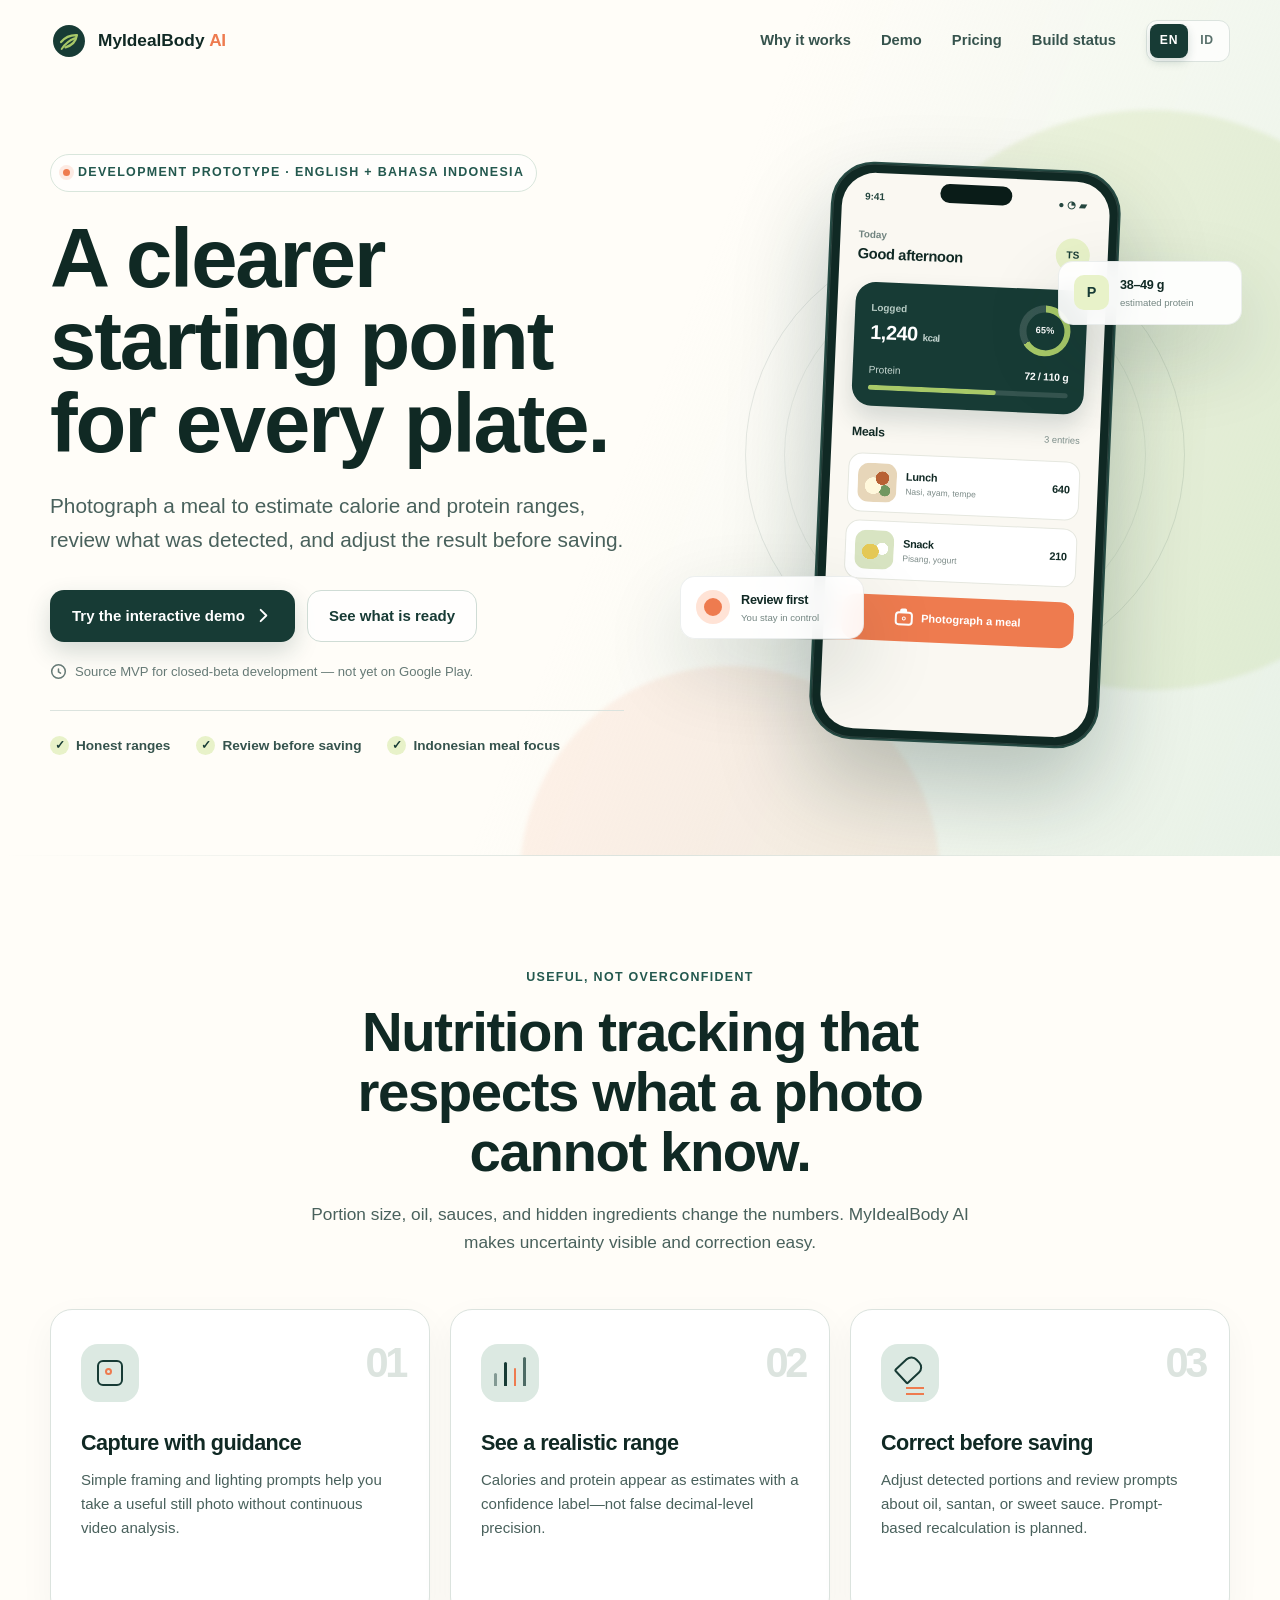
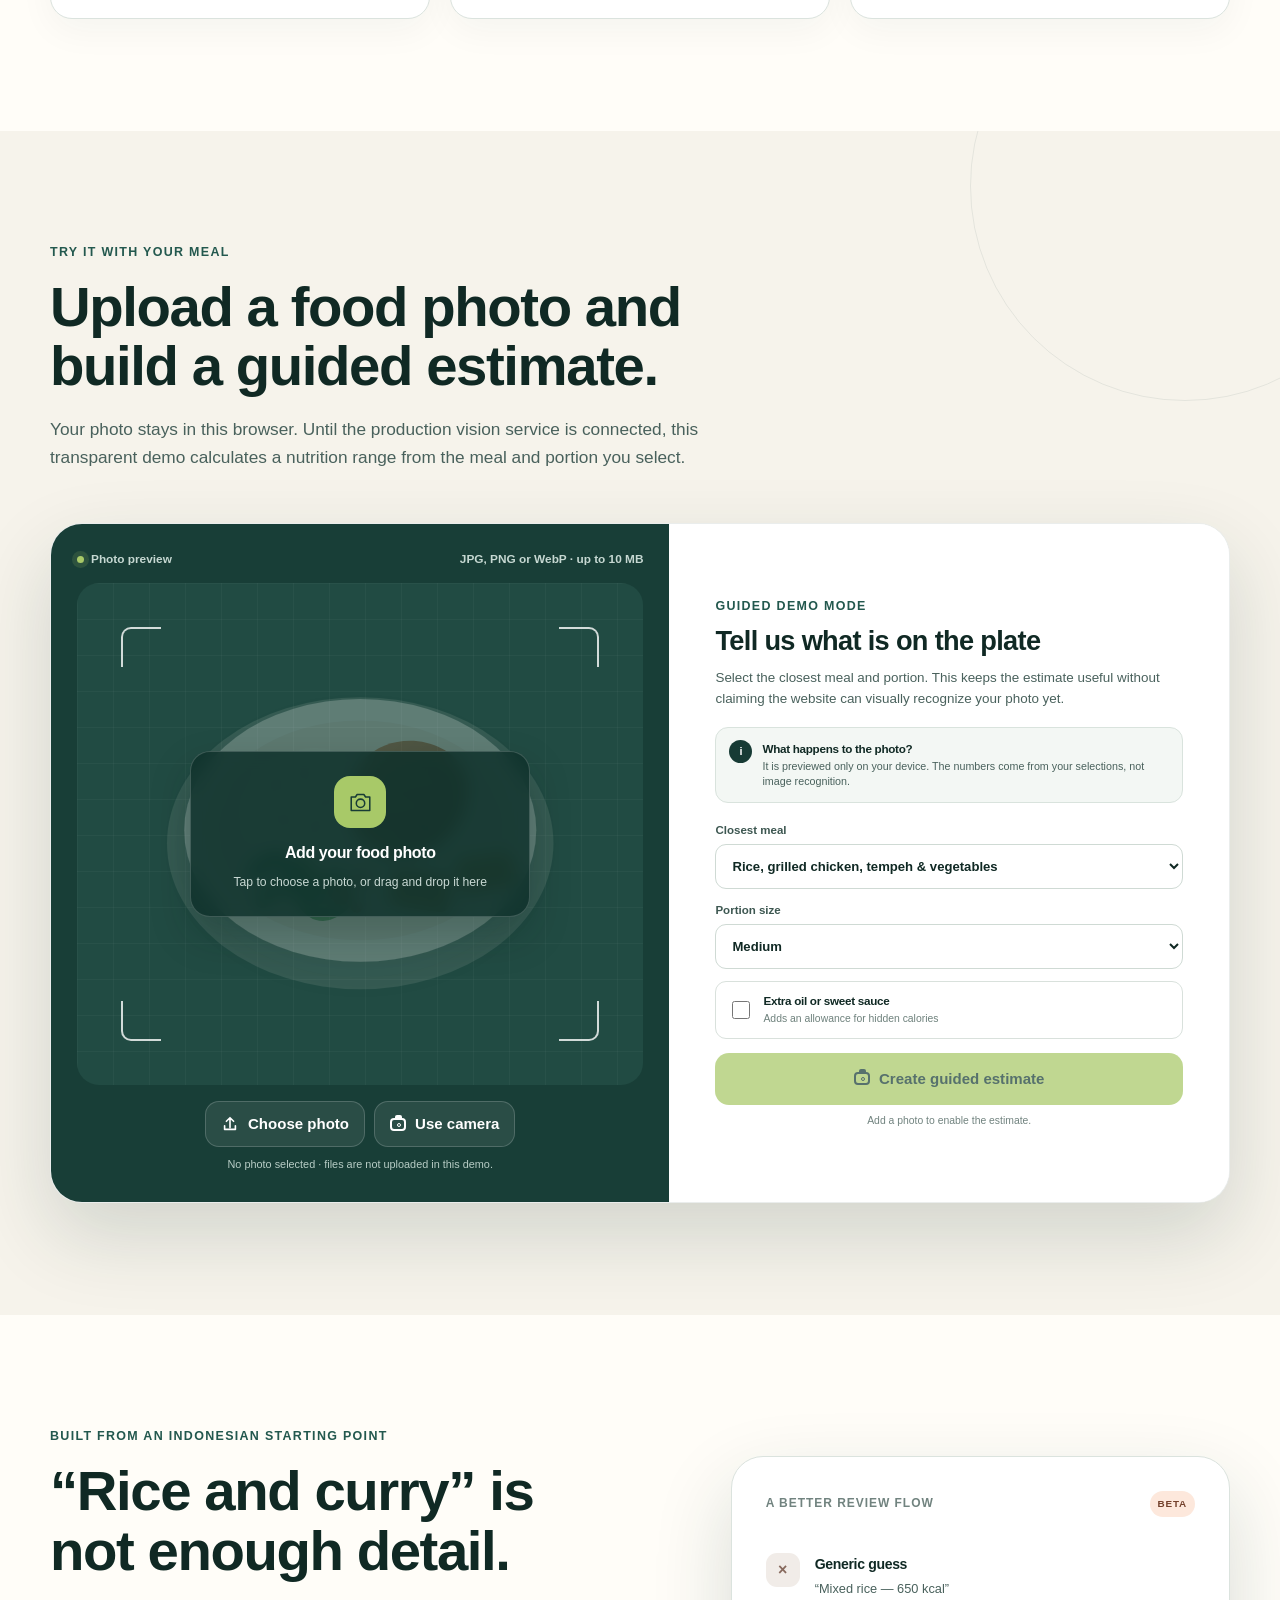
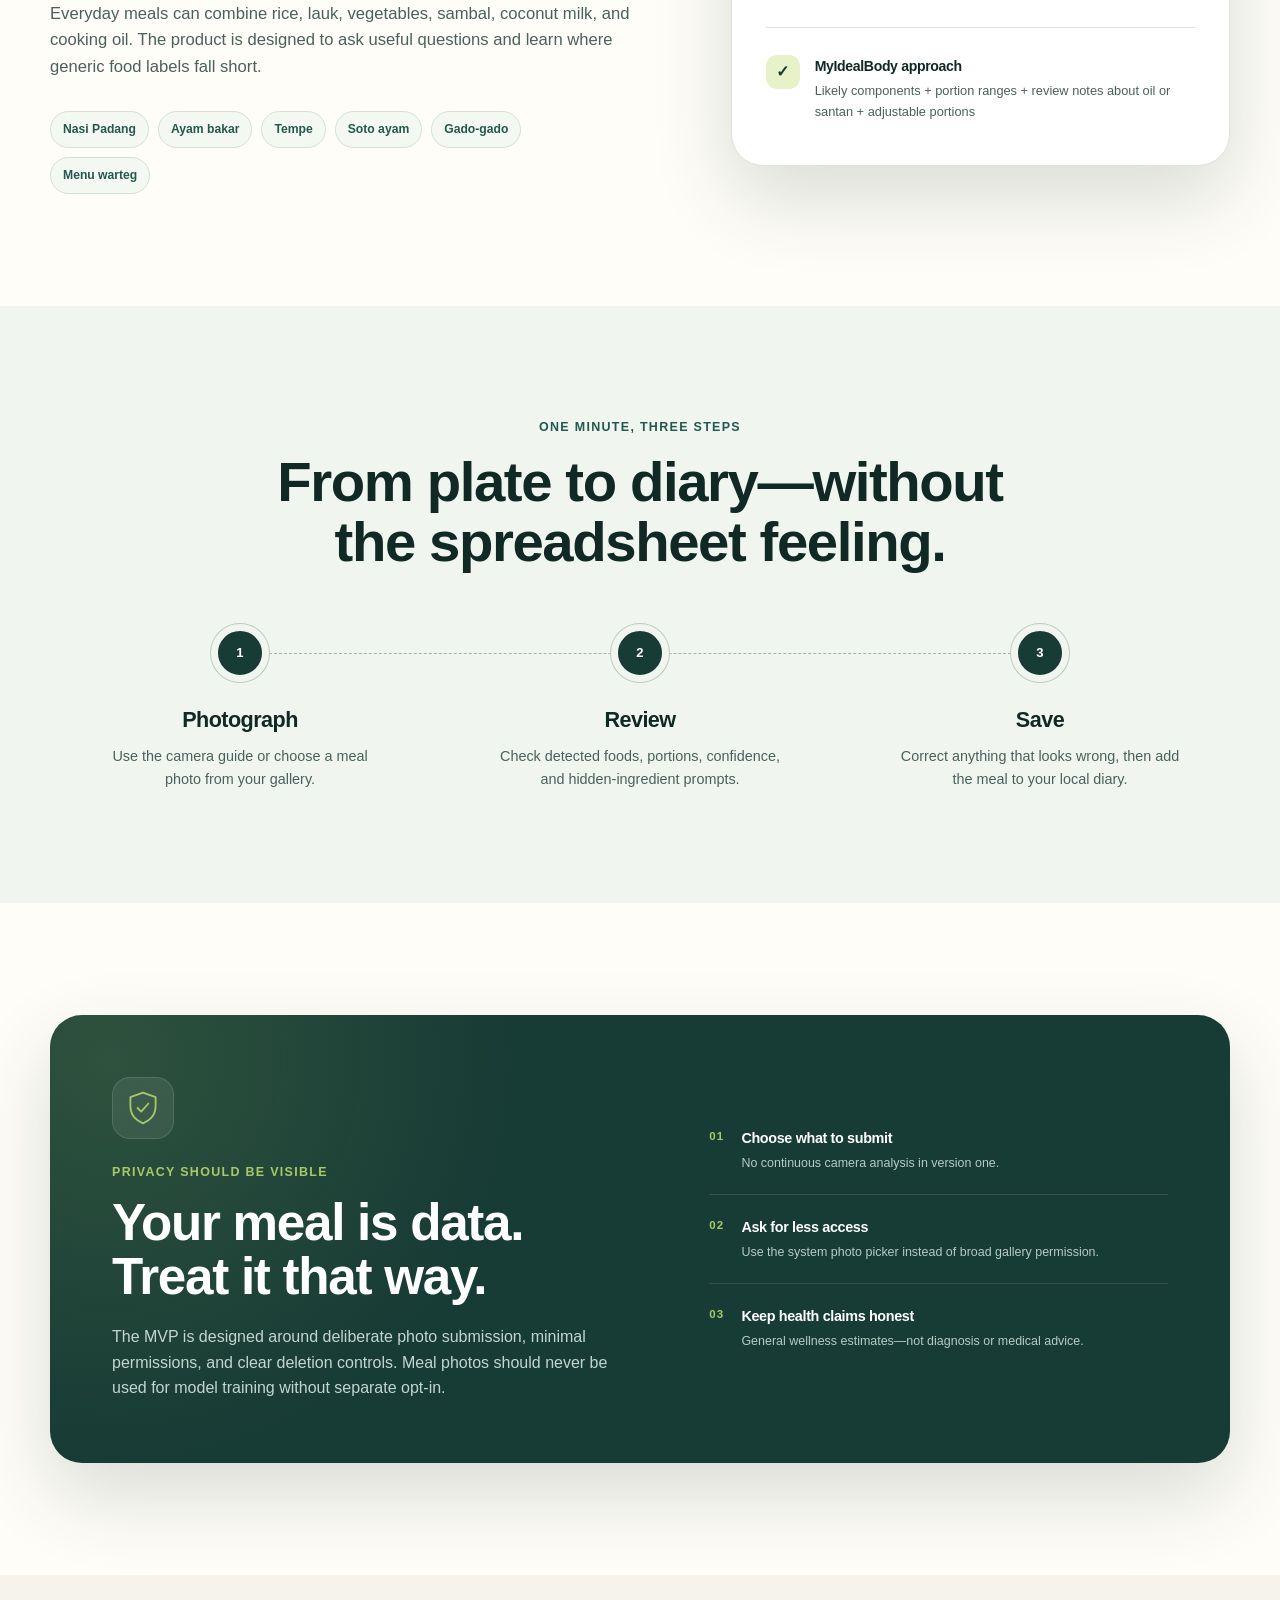
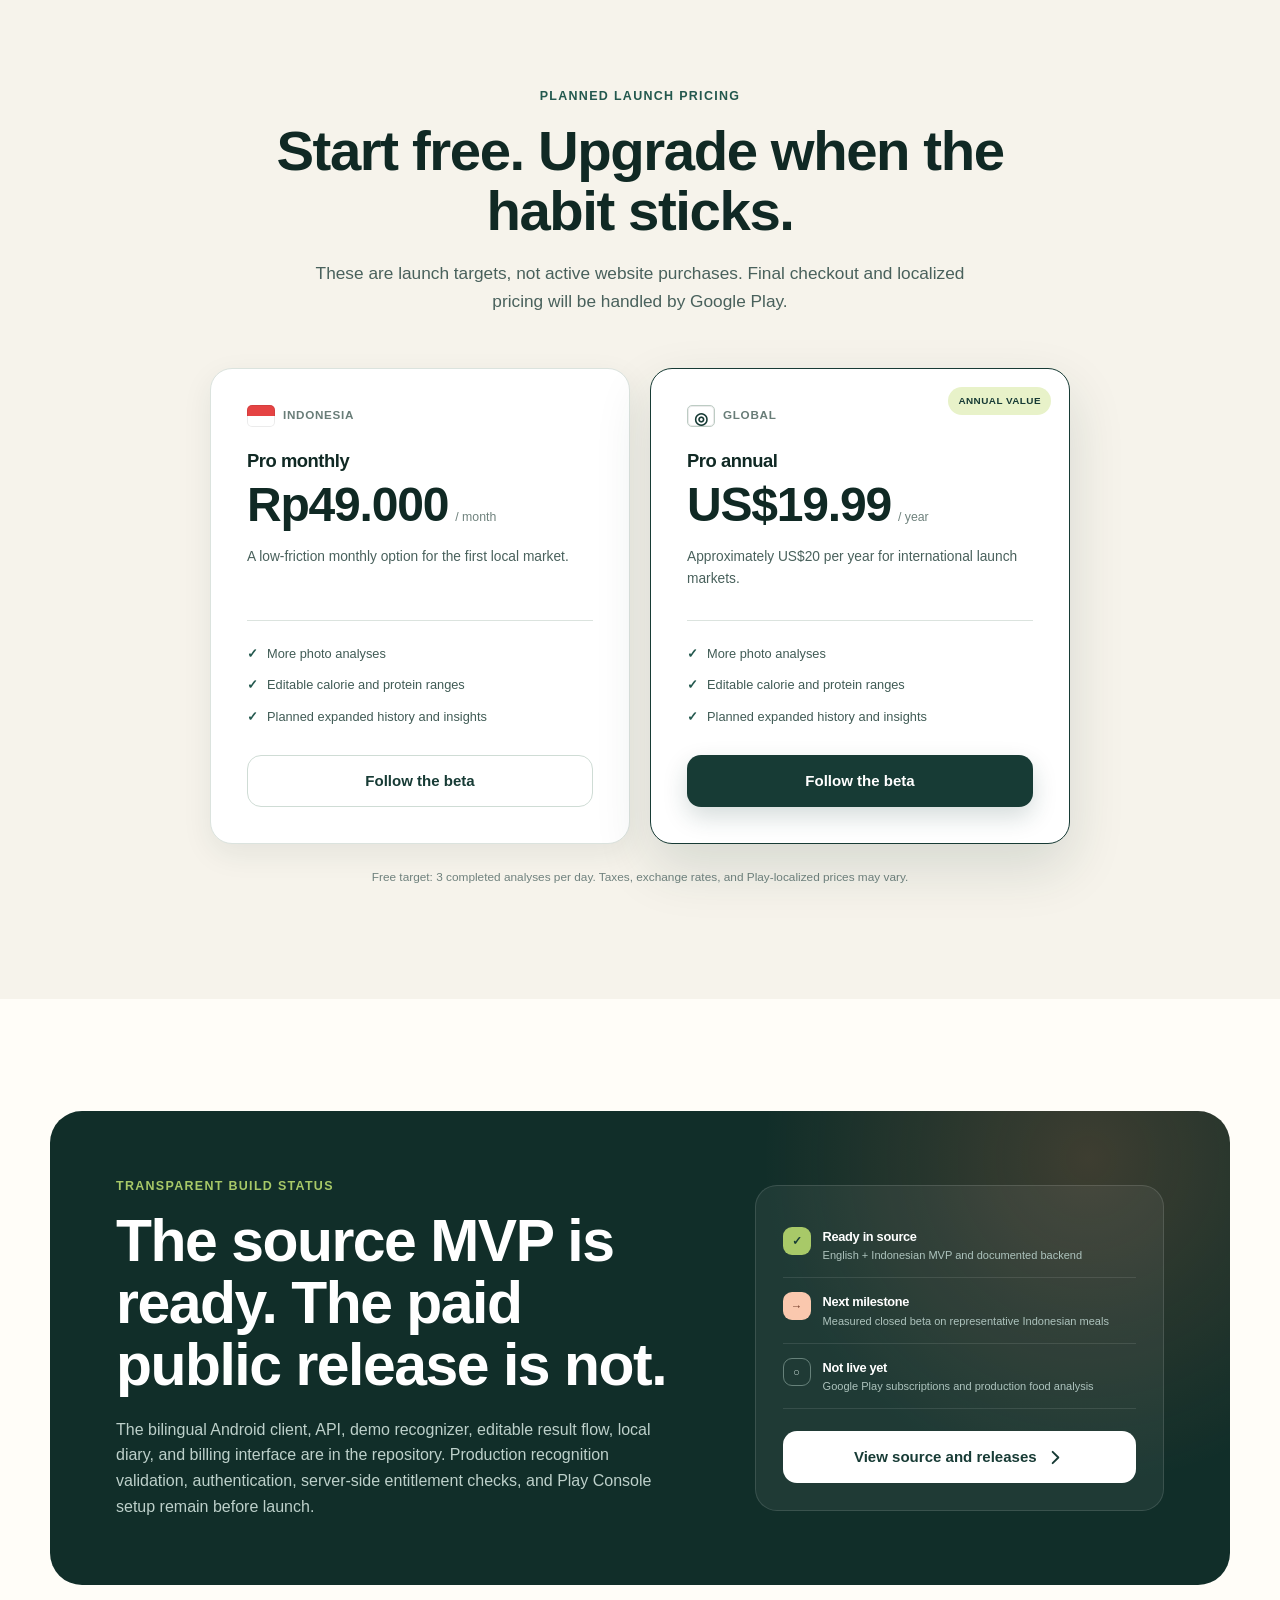
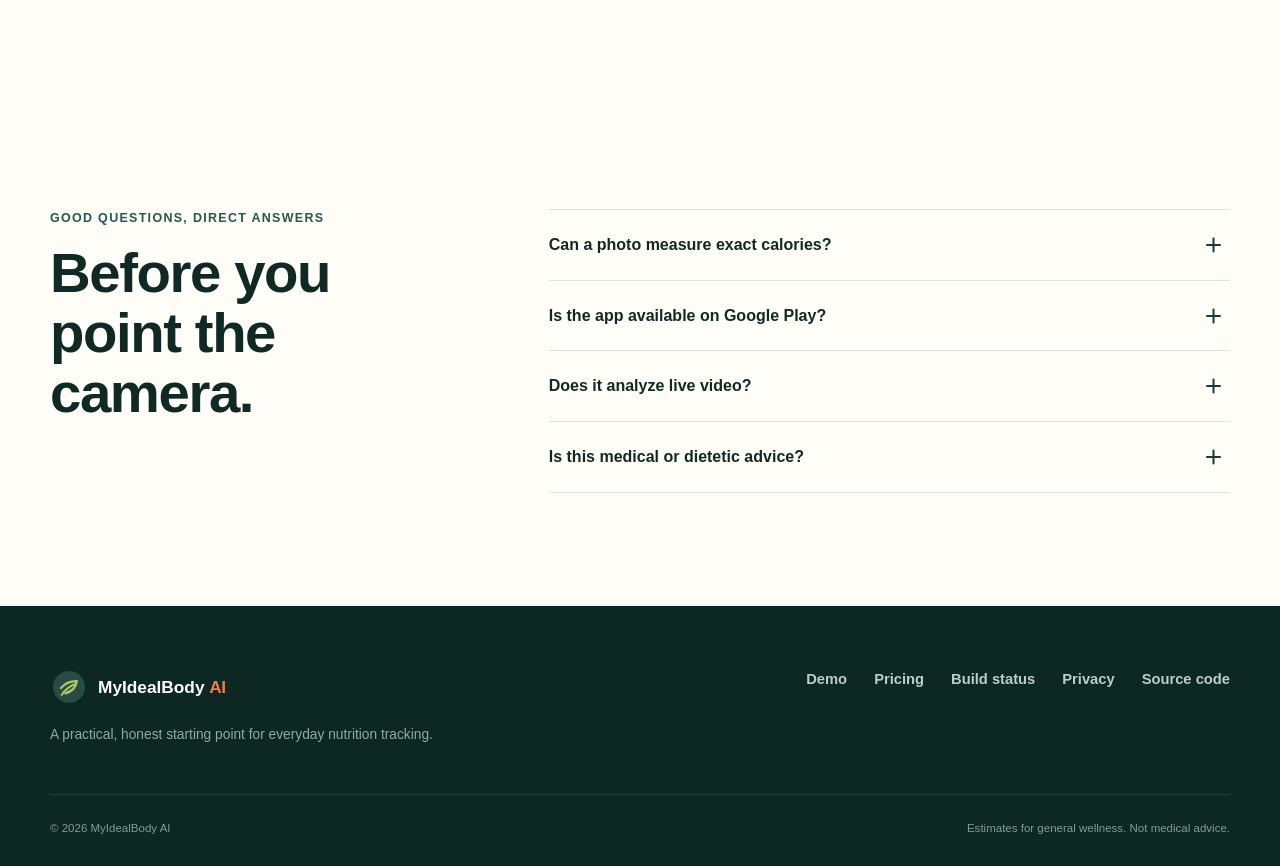
==== commit cd85c371: "Add bilingual photo upload and Play release safeguards" ====
--- a/website/index.html
+++ b/website/index.html
@@ -20,7 +20,11 @@
     <link rel="stylesheet" href="styles.css" />
     <script src="app.js" defer></script>
   </head>
-  <body data-repository-url="https://github.com/meetmetisa-dev/myidealbody-ai">
+  <!-- Set data-api-base-url to a separately deployed HTTPS API origin (without /v1) to enable server analysis. -->
+  <body
+    data-repository-url="https://github.com/meetmetisa-dev/myidealbody-ai"
+    data-api-base-url=""
+  >
     <a class="skip-link" href="#main-content" data-i18n="skipLink">Skip to main content</a>
 
     <header class="site-header" data-header>
@@ -184,18 +188,25 @@
       <section class="demo-section section" id="demo">
         <div class="container">
           <div class="section-heading reveal">
-            <p class="section-kicker" data-i18n="demoKicker">Interactive product preview</p>
-            <h2 data-i18n="demoTitle">See how a meal becomes an editable estimate.</h2>
-            <p data-i18n="demoBody">This browser demo uses a fixed sample meal. It does not upload a photo or run the production model.</p>
+            <p class="section-kicker" data-i18n="demoKicker">Try it with your meal</p>
+            <h2 data-i18n="demoTitle">Upload a food photo and build a guided estimate.</h2>
+            <p data-i18n="demoBody">Your photo stays in this browser. Until the production vision service is connected, this transparent demo calculates a nutrition range from the meal and portion you select.</p>
           </div>
 
           <div class="demo-shell reveal" data-demo-shell>
             <div class="demo-visual">
               <div class="demo-label-row">
-                <span class="live-label"><span aria-hidden="true"></span><span data-i18n="demoCamera">Camera guidance</span></span>
-                <span data-i18n="demoHint">Whole plate in frame</span>
-              </div>
-              <div class="meal-art" role="img" aria-label="Illustrated Indonesian rice, grilled chicken, tempeh, and vegetables on a plate" data-i18n-aria="mealArt">
+                <span class="live-label"><span aria-hidden="true"></span><span data-i18n="demoCamera">Photo preview</span></span>
+                <span data-i18n="demoHint">JPG, PNG or WebP · up to 10 MB</span>
+              </div>
+              <div
+                class="meal-art upload-stage"
+                role="button"
+                tabindex="0"
+                aria-label="Choose a food photo"
+                data-i18n-aria="uploadStage"
+                data-upload-stage
+              >
                 <svg viewBox="0 0 620 430" aria-hidden="true">
                   <defs>
                     <filter id="plate-shadow" x="-20%" y="-20%" width="140%" height="150%">
@@ -233,57 +244,105 @@
                     <circle cx="287" cy="284" r="10" /><circle cx="312" cy="267" r="8" /><circle cx="306" cy="299" r="7" />
                   </g>
                 </svg>
+                <img class="photo-preview" alt="Selected food photo preview" data-photo-preview hidden />
+                <div class="upload-prompt" data-upload-prompt>
+                  <span class="upload-prompt-icon" aria-hidden="true">
+                    <svg viewBox="0 0 32 32"><path d="M5 9.5h5l2-3h8l2 3h5v16H5v-16Z" /><circle cx="16" cy="17" r="5" /></svg>
+                  </span>
+                  <strong data-i18n="uploadPromptTitle">Add your food photo</strong>
+                  <span data-i18n="uploadPromptBody">Tap to choose a photo, or drag and drop it here</span>
+                </div>
                 <div class="scan-corners" aria-hidden="true"><span></span><span></span><span></span><span></span></div>
                 <div class="scan-line" aria-hidden="true"></div>
               </div>
-              <button class="button button-primary demo-button" type="button" data-demo-button>
-                <span class="camera-icon small" aria-hidden="true"></span>
-                <span data-i18n="demoButton">Analyze sample meal</span>
-              </button>
+              <div class="upload-actions">
+                <label class="button upload-button" for="photo-upload">
+                  <svg viewBox="0 0 20 20" aria-hidden="true"><path d="M10 14V3m0 0L6 7m4-4 4 4M4 12v4h12v-4" /></svg>
+                  <span data-i18n="uploadButton">Choose photo</span>
+                  <input id="photo-upload" class="visually-hidden" type="file" accept="image/jpeg,image/png,image/webp" data-photo-input />
+                </label>
+                <label class="button upload-button" for="camera-capture">
+                  <span class="camera-icon small" aria-hidden="true"></span>
+                  <span data-i18n="cameraButton">Use camera</span>
+                  <input id="camera-capture" class="visually-hidden" type="file" accept="image/*" capture="environment" data-camera-input />
+                </label>
+                <button class="remove-photo" type="button" data-remove-photo hidden data-i18n="removePhoto">Remove</button>
+              </div>
+              <p class="file-status" aria-live="polite" data-file-status data-i18n="uploadPrivacy">No photo selected · files are not uploaded in this demo.</p>
             </div>
 
             <div class="demo-result" aria-live="polite" aria-busy="false" data-demo-result>
-              <div class="result-idle" data-result-idle>
-                <div class="result-idle-icon" aria-hidden="true">
-                  <svg viewBox="0 0 32 32"><path d="M5 9.5h5l2-3h8l2 3h5v16H5v-16Z" /><circle cx="16" cy="17" r="5" /></svg>
-                </div>
-                <p class="section-kicker" data-i18n="demoIdleKicker">Ready when you are</p>
-                <h3 data-i18n="demoIdleTitle">Start with the sample plate</h3>
-                <p data-i18n="demoIdleBody">The preview will show example ranges, detected items, confidence, and a clarification question.</p>
+              <div class="result-idle analysis-setup" data-result-idle>
+                <p class="section-kicker" data-i18n="demoIdleKicker">Guided demo mode</p>
+                <h3 data-i18n="demoIdleTitle">Tell us what is on the plate</h3>
+                <p data-i18n="demoIdleBody">Select the closest meal and portion. This keeps the estimate useful without claiming the website can visually recognize your photo yet.</p>
+                <div class="demo-truth-note" data-mode-note>
+                  <span aria-hidden="true">i</span>
+                  <p><strong data-mode-title data-i18n="demoTruthTitle">What happens to the photo?</strong><small data-mode-body data-i18n="demoTruthBody">It is previewed only on your device. The numbers come from your selections, not image recognition.</small></p>
+                </div>
+                <form class="analysis-form" data-analysis-form>
+                  <label data-guided-field>
+                    <span data-i18n="mealLabel">Closest meal</span>
+                    <select data-meal-select>
+                      <option value="plate" data-i18n="mealPlate">Rice, grilled chicken, tempeh &amp; vegetables</option>
+                      <option value="friedRice" data-i18n="mealFriedRice">Nasi goreng with egg</option>
+                      <option value="gadoGado" data-i18n="mealGadoGado">Gado-gado</option>
+                      <option value="sotoAyam" data-i18n="mealSotoAyam">Soto ayam with rice</option>
+                      <option value="other" data-i18n="mealOther">Other / mixed meal</option>
+                    </select>
+                  </label>
+                  <label data-guided-field>
+                    <span data-i18n="portionLabel">Portion size</span>
+                    <select data-portion-select>
+                      <option value="small" data-i18n="portionSmall">Small</option>
+                      <option value="medium" selected data-i18n="portionMedium">Medium</option>
+                      <option value="large" data-i18n="portionLarge">Large</option>
+                    </select>
+                  </label>
+                  <label class="checkbox-field" data-guided-field>
+                    <input type="checkbox" data-extra-oil />
+                    <span><strong data-i18n="extraOilTitle">Extra oil or sweet sauce</strong><small data-i18n="extraOilBody">Adds an allowance for hidden calories</small></span>
+                  </label>
+                  <button class="button button-primary demo-button" type="submit" data-demo-button disabled>
+                    <span class="camera-icon small" aria-hidden="true"></span>
+                    <span data-i18n="demoButton">Create guided estimate</span>
+                  </button>
+                  <p class="form-help" data-form-help data-i18n="uploadFirst">Add a photo to enable the estimate.</p>
+                </form>
               </div>
 
               <div class="result-loading" hidden data-result-loading>
                 <div class="loader" aria-hidden="true"><span></span><span></span><span></span></div>
-                <p class="section-kicker" data-i18n="demoLoadingKicker">Sample analysis</p>
-                <h3 data-demo-loading-title data-i18n="demoLoadingOne">Identifying likely foods…</h3>
-                <p data-i18n="demoLoadingBody">A production result would be calculated from a nutrient database after recognition.</p>
+                <p class="section-kicker" data-i18n="demoLoadingKicker">Guided calculation</p>
+                <h3 data-demo-loading-title data-i18n="demoLoadingOne">Preparing your estimate…</h3>
+                <p data-loading-body data-i18n="demoLoadingBody">We are applying your meal, portion, and extra-oil selections to a reference range.</p>
               </div>
 
               <div class="result-content" hidden data-result-content>
                 <div class="result-topline">
                   <div>
-                    <p class="section-kicker" data-i18n="demoResultKicker">Example estimate</p>
-                    <h3 data-i18n="demoResultTitle">Lunch plate</h3>
+                    <p class="section-kicker" data-result-kicker data-i18n="demoResultKicker">Guided estimate</p>
+                    <h3 data-result-title>Rice, chicken &amp; tempeh</h3>
                   </div>
-                  <span class="confidence-badge"><span aria-hidden="true"></span><span data-i18n="demoConfidence">Medium confidence</span></span>
+                  <span class="confidence-badge"><span aria-hidden="true"></span><span data-result-confidence data-i18n="demoConfidence">Selection-based</span></span>
                 </div>
                 <div class="macro-grid">
-                  <div class="macro-card calories"><span data-i18n="demoCalories">Calories</span><strong>610–760</strong><small>kcal</small></div>
-                  <div class="macro-card protein"><span data-i18n="demoProtein">Protein</span><strong>38–49</strong><small>g</small></div>
+                  <div class="macro-card calories"><span data-i18n="demoCalories">Calories</span><strong data-calorie-result>610–760</strong><small>kcal</small></div>
+                  <div class="macro-card protein"><span data-i18n="demoProtein">Protein</span><strong data-protein-result>38–49</strong><small>g</small></div>
                 </div>
                 <p class="range-note"><span aria-hidden="true">i</span><span data-i18n="demoRangeNote">A range reflects likely portion and recipe differences.</span></p>
                 <div class="detected-list">
-                  <div class="detected-heading"><strong data-i18n="demoDetected">Likely foods</strong><span data-i18n="demoEdit">Review in app</span></div>
-                  <div><span><i class="food-dot rice"></i><span data-i18n="foodRice">White rice</span></span><strong>180–220 g</strong></div>
-                  <div><span><i class="food-dot chicken"></i><span data-i18n="foodChicken">Grilled chicken</span></span><strong>110–140 g</strong></div>
-                  <div><span><i class="food-dot tempe"></i><span data-i18n="foodTempe">Tempeh</span></span><strong>55–70 g</strong></div>
-                  <div><span><i class="food-dot veg"></i><span data-i18n="foodVeg">Mixed vegetables</span></span><strong>80–110 g</strong></div>
-                </div>
-                <div class="question-card">
-                  <span class="question-mark" aria-hidden="true">?</span>
-                  <div><strong data-i18n="demoQuestionTitle">One quick check</strong><p data-i18n="demoQuestionBody">Was extra oil or sweet sauce added?</p></div>
-                </div>
-                <p class="demo-disclaimer" data-i18n="demoDisclaimer">Illustrative sample only. Not a measurement or medical advice.</p>
+                  <div class="detected-heading"><strong data-result-list-title data-i18n="demoInputs">Your inputs</strong><span data-i18n="demoEditable">Editable</span></div>
+                  <div data-result-row><span><i class="food-dot chicken"></i><span data-row-label data-i18n="mealInput">Meal</span></span><strong data-row-value>Rice, chicken &amp; tempeh</strong></div>
+                  <div data-result-row><span><i class="food-dot rice"></i><span data-row-label data-i18n="portionInput">Portion</span></span><strong data-row-value>Medium</strong></div>
+                  <div data-result-row><span><i class="food-dot veg"></i><span data-row-label data-i18n="oilInput">Extra oil / sauce</span></span><strong data-row-value>No</strong></div>
+                </div>
+                <div class="question-card" data-result-note>
+                  <span class="question-mark" aria-hidden="true">!</span>
+                  <div><strong data-result-note-title data-i18n="demoQuestionTitle">Photo recognition is not active</strong><p data-result-note-body data-i18n="demoQuestionBody">Connect the production vision API before treating the image itself as analyzed.</p></div>
+                </div>
+                <button class="button button-secondary button-block adjust-button" type="button" data-adjust-estimate data-i18n="adjustEstimate">Adjust selections</button>
+                <p class="demo-disclaimer" data-result-disclaimer data-i18n="demoDisclaimer">Guided reference only—not image recognition, a measurement, or medical advice.</p>
               </div>
             </div>
           </div>
@@ -344,7 +403,7 @@
         </div>
       </section>
 
-      <section class="privacy-section section">
+      <section class="privacy-section section" id="privacy">
         <div class="container privacy-shell reveal">
           <div class="privacy-main">
             <span class="shield-icon" aria-hidden="true">
@@ -436,7 +495,7 @@
             </details>
             <details>
               <summary data-i18n="faqThreeQ">Does it analyze live video?</summary>
-              <p data-i18n="faqThreeA">The prototype shows a framing overlay and a live lighting cue, then analyzes one still photo. This reduces battery and data use while keeping the review step clear.</p>
+              <p data-i18n="faqThreeA">No. This website uses one still photo. With no production API configured, the photo stays in your browser and the estimate comes from your selections—not visual recognition.</p>
             </details>
             <details>
               <summary data-i18n="faqFourQ">Is this medical or dietetic advice?</summary>
@@ -464,6 +523,7 @@
           <a href="#demo" data-i18n="navDemo">Demo</a>
           <a href="#pricing" data-i18n="navPricing">Pricing</a>
           <a href="#status" data-i18n="navStatus">Build status</a>
+          <a href="#privacy" data-i18n="footerPrivacy">Privacy</a>
           <a class="repo-link" href="#top" data-i18n="footerSource">Source code</a>
         </div>
       </div>
--- a/website/styles.css
+++ b/website/styles.css
@@ -59,6 +59,17 @@
   font: inherit;
 }
 
+.visually-hidden {
+  position: absolute !important;
+  width: 1px !important;
+  height: 1px !important;
+  padding: 0 !important;
+  overflow: hidden !important;
+  clip: rect(0, 0, 0, 0) !important;
+  white-space: nowrap !important;
+  border: 0 !important;
+}
+
 a {
   color: inherit;
   text-decoration: none;
@@ -1068,7 +1079,7 @@
 .demo-shell {
   position: relative;
   display: grid;
-  min-height: 590px;
+  min-height: 680px;
   grid-template-columns: 1.05fr 0.95fr;
   overflow: hidden;
   border: 1px solid rgba(23, 59, 53, 0.09);
@@ -1129,9 +1140,154 @@
   max-height: 390px;
 }
 
+.upload-stage {
+  margin-top: 14px;
+  cursor: pointer;
+  isolation: isolate;
+  transition: background-color 180ms ease, box-shadow 180ms ease;
+}
+
+.upload-stage > svg {
+  opacity: 0.28;
+  transition: opacity 180ms ease;
+}
+
+.upload-stage:hover,
+.upload-stage:focus-visible,
+.upload-stage.is-dragging {
+  background-color: #285950;
+  box-shadow: inset 0 0 0 2px rgba(168, 201, 104, 0.72);
+}
+
+.upload-stage.has-photo {
+  background: #102f2a;
+}
+
+.upload-stage.has-photo > svg,
+.upload-stage.has-photo .upload-prompt {
+  display: none;
+}
+
+.photo-preview {
+  position: absolute;
+  z-index: 1;
+  inset: 0;
+  width: 100%;
+  height: 100%;
+  object-fit: contain;
+  background: #102f2a;
+}
+
+.upload-prompt {
+  position: absolute;
+  z-index: 3;
+  display: flex;
+  width: min(78%, 340px);
+  padding: 24px;
+  align-items: center;
+  flex-direction: column;
+  gap: 7px;
+  border: 1px solid rgba(255, 255, 255, 0.18);
+  border-radius: 20px;
+  color: var(--white);
+  background: rgba(14, 48, 42, 0.84);
+  box-shadow: 0 18px 40px rgba(5, 28, 24, 0.22);
+  text-align: center;
+  backdrop-filter: blur(8px);
+}
+
+.upload-prompt strong {
+  font-size: 1rem;
+}
+
+.upload-prompt > span:last-child {
+  color: #c9d9d4;
+  font-size: 0.76rem;
+}
+
+.upload-prompt-icon {
+  display: grid;
+  width: 52px;
+  height: 52px;
+  margin-bottom: 5px;
+  place-items: center;
+  border-radius: 16px;
+  color: var(--forest);
+  background: var(--leaf);
+}
+
+.upload-prompt-icon svg {
+  width: 27px;
+  height: 27px;
+  fill: none;
+  stroke: currentColor;
+  stroke-width: 1.8;
+  stroke-linecap: round;
+  stroke-linejoin: round;
+}
+
+.upload-actions {
+  display: flex;
+  margin-top: 16px;
+  flex-wrap: wrap;
+  align-items: center;
+  justify-content: center;
+  gap: 9px;
+}
+
+.upload-button {
+  min-height: 46px;
+  padding: 10px 15px;
+  border-color: rgba(255, 255, 255, 0.18);
+  color: var(--white);
+  background: rgba(255, 255, 255, 0.08);
+  box-shadow: none;
+}
+
+.upload-button:hover {
+  background: rgba(255, 255, 255, 0.14);
+  box-shadow: none;
+}
+
+.upload-button > svg {
+  width: 18px;
+  height: 18px;
+  fill: none;
+  stroke: currentColor;
+  stroke-width: 1.8;
+  stroke-linecap: round;
+  stroke-linejoin: round;
+}
+
+.remove-photo {
+  padding: 8px;
+  border: 0;
+  color: #ffd9ca;
+  background: transparent;
+  cursor: pointer;
+  font-size: 0.76rem;
+  font-weight: 750;
+  text-decoration: underline;
+  text-underline-offset: 3px;
+}
+
+.file-status {
+  min-height: 20px;
+  margin: 9px 0 0;
+  color: #b8cdc6;
+  font-size: 0.68rem;
+  text-align: center;
+}
+
+.file-status.is-error {
+  color: #ffc1aa;
+}
+
 .scan-corners {
   position: absolute;
+  z-index: 2;
   inset: 44px;
+  pointer-events: none;
 }
 
 .scan-corners span {
@@ -1178,6 +1334,11 @@
   box-shadow: none;
 }
 
+.analysis-form .demo-button {
+  width: 100%;
+  margin-top: 2px;
+}
+
 .demo-button:hover {
   color: var(--forest);
   background: #b6d778;
@@ -1206,6 +1367,137 @@
 
 .result-idle {
   text-align: center;
+}
+
+.result-idle.analysis-setup {
+  text-align: left;
+}
+
+.analysis-setup > .section-kicker {
+  margin-bottom: 7px;
+}
+
+.analysis-setup > h3 {
+  margin-bottom: 9px;
+  font-size: 1.65rem;
+}
+
+.analysis-setup > p:not(.section-kicker) {
+  margin-bottom: 17px;
+  color: var(--ink-soft);
+  font-size: 0.84rem;
+}
+
+.demo-truth-note {
+  display: flex;
+  margin-bottom: 18px;
+  padding: 12px 13px;
+  align-items: flex-start;
+  gap: 10px;
+  border: 1px solid #d9e3dd;
+  border-radius: 13px;
+  background: #f3f7f4;
+}
+
+.demo-truth-note > span {
+  display: grid;
+  width: 23px;
+  height: 23px;
+  flex: 0 0 auto;
+  place-items: center;
+  border-radius: 50%;
+  color: var(--white);
+  background: var(--forest);
+  font-size: 0.68rem;
+  font-weight: 850;
+}
+
+.demo-truth-note p {
+  display: flex;
+  margin: 0;
+  flex-direction: column;
+}
+
+.demo-truth-note strong {
+  font-size: 0.73rem;
+}
+
+.demo-truth-note small {
+  color: var(--ink-soft);
+  font-size: 0.67rem;
+  line-height: 1.45;
+}
+
+.demo-truth-note.api-mode {
+  border-color: #cfdcaf;
+  background: #f5f9e8;
+}
+
+.analysis-form {
+  display: grid;
+  gap: 12px;
+}
+
+.analysis-form > label:not(.checkbox-field) {
+  display: grid;
+  gap: 5px;
+  color: #3d5751;
+  font-size: 0.72rem;
+  font-weight: 760;
+}
+
+.analysis-form select {
+  width: 100%;
+  min-height: 45px;
+  padding: 9px 38px 9px 12px;
+  border: 1px solid #cfdad4;
+  border-radius: 11px;
+  color: var(--ink);
+  background: var(--white);
+  cursor: pointer;
+  font-size: 0.82rem;
+}
+
+.checkbox-field {
+  display: flex;
+  padding: 10px 12px;
+  align-items: center;
+  gap: 10px;
+  border: 1px solid #d9e1dc;
+  border-radius: 11px;
+  cursor: pointer;
+}
+
+.checkbox-field input {
+  width: 18px;
+  height: 18px;
+  flex: 0 0 auto;
+  accent-color: var(--forest);
+}
+
+.checkbox-field > span {
+  display: flex;
+  flex-direction: column;
+}
+
+.checkbox-field strong {
+  font-size: 0.73rem;
+}
+
+.checkbox-field small {
+  color: #6e817c;
+  font-size: 0.65rem;
+}
+
+.form-help {
+  margin: -4px 0 0;
+  color: #71837f;
+  font-size: 0.65rem;
+  text-align: center;
+}
+
+.form-help.is-error {
+  color: #a6452d;
 }
 
 .result-idle-icon {
@@ -1415,9 +1707,13 @@
 }
 
 .detected-list > div:not(.detected-heading) strong {
+  max-width: 58%;
   color: var(--ink);
   font-size: 0.68rem;
+  text-align: right;
   white-space: nowrap;
+  overflow: hidden;
+  text-overflow: ellipsis;
 }
 
 .food-dot {
@@ -1474,6 +1770,13 @@
   color: #778984;
   font-size: 0.63rem;
   text-align: center;
+}
+
+.adjust-button {
+  min-height: 42px;
+  margin-top: 12px;
+  padding: 9px 14px;
+  font-size: 0.78rem;
 }
 
 [hidden] {
@@ -2341,6 +2644,15 @@
     padding: 32px 22px;
   }
 
+  .upload-actions .upload-button {
+    flex: 1 1 150px;
+  }
+
+  .upload-prompt {
+    width: min(86%, 320px);
+    padding: 20px 16px;
+  }
+
   .macro-grid {
     grid-template-columns: 1fr 1fr;
   }
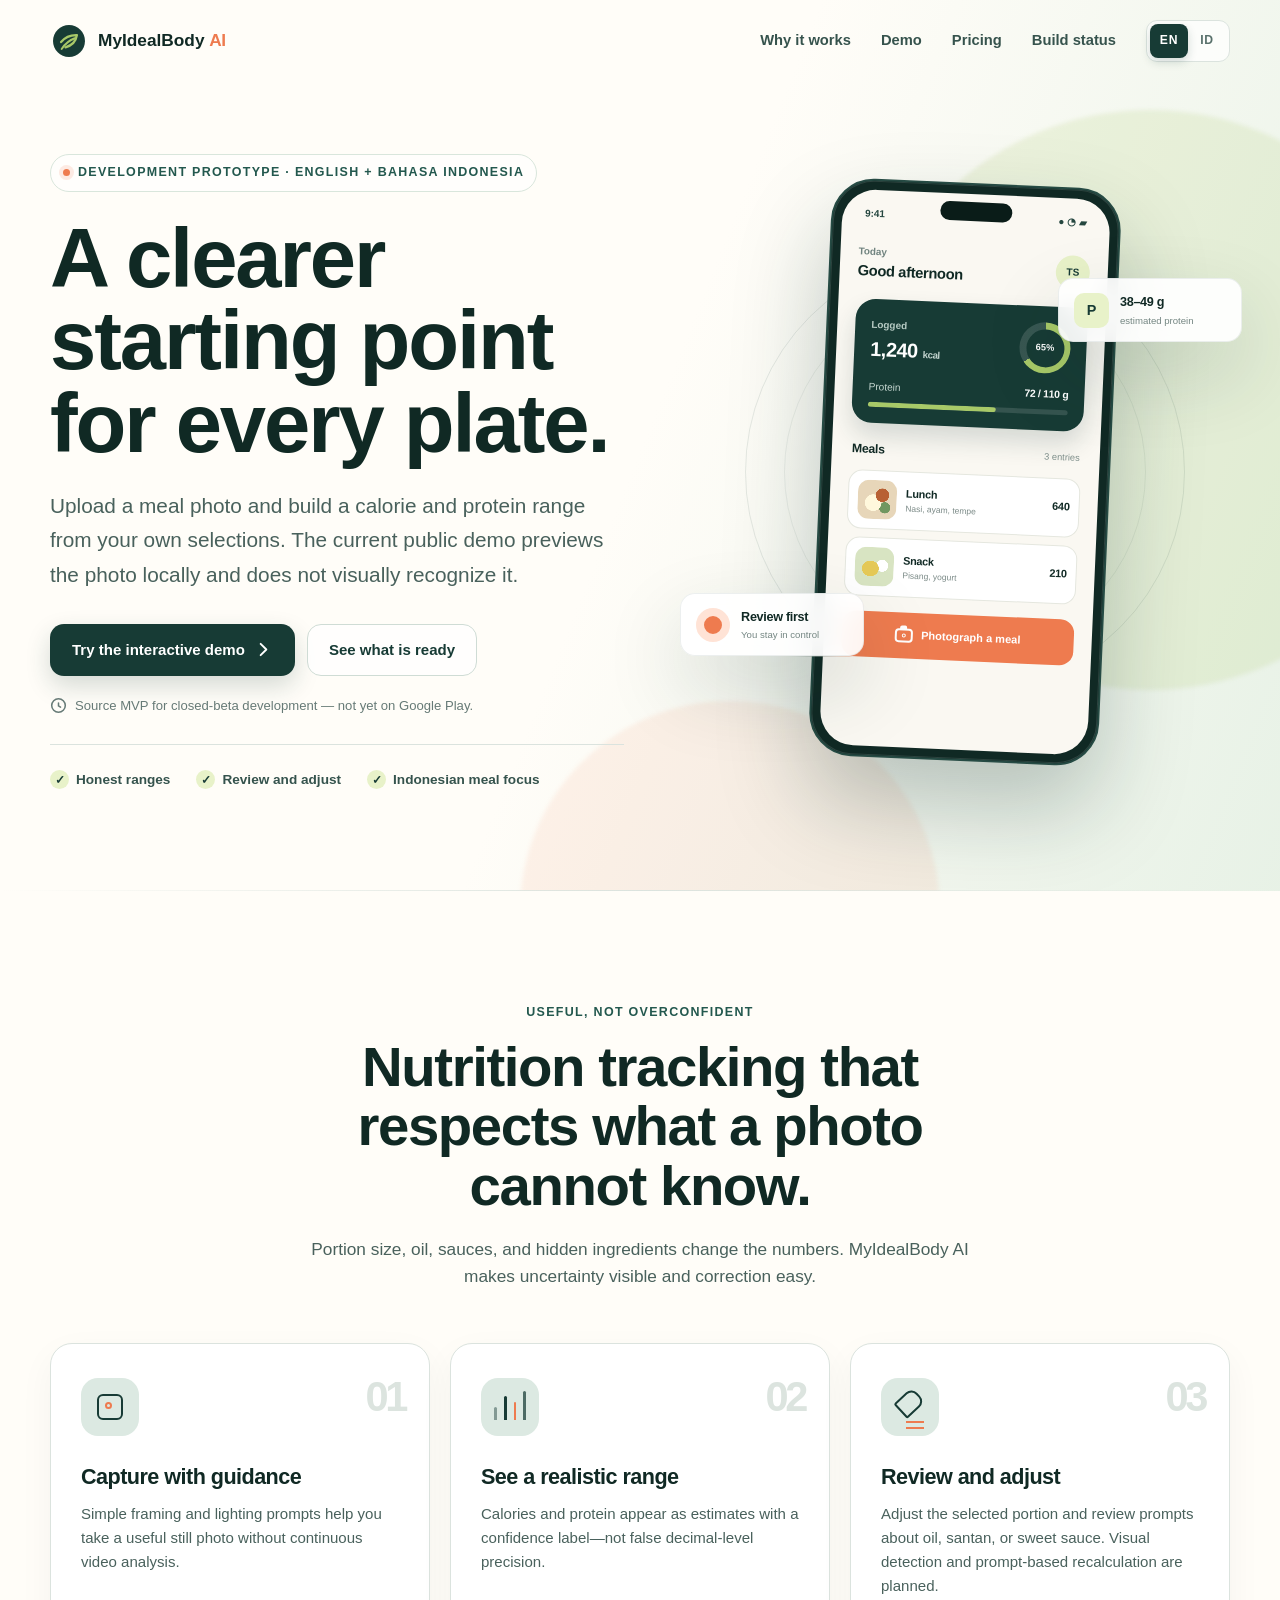
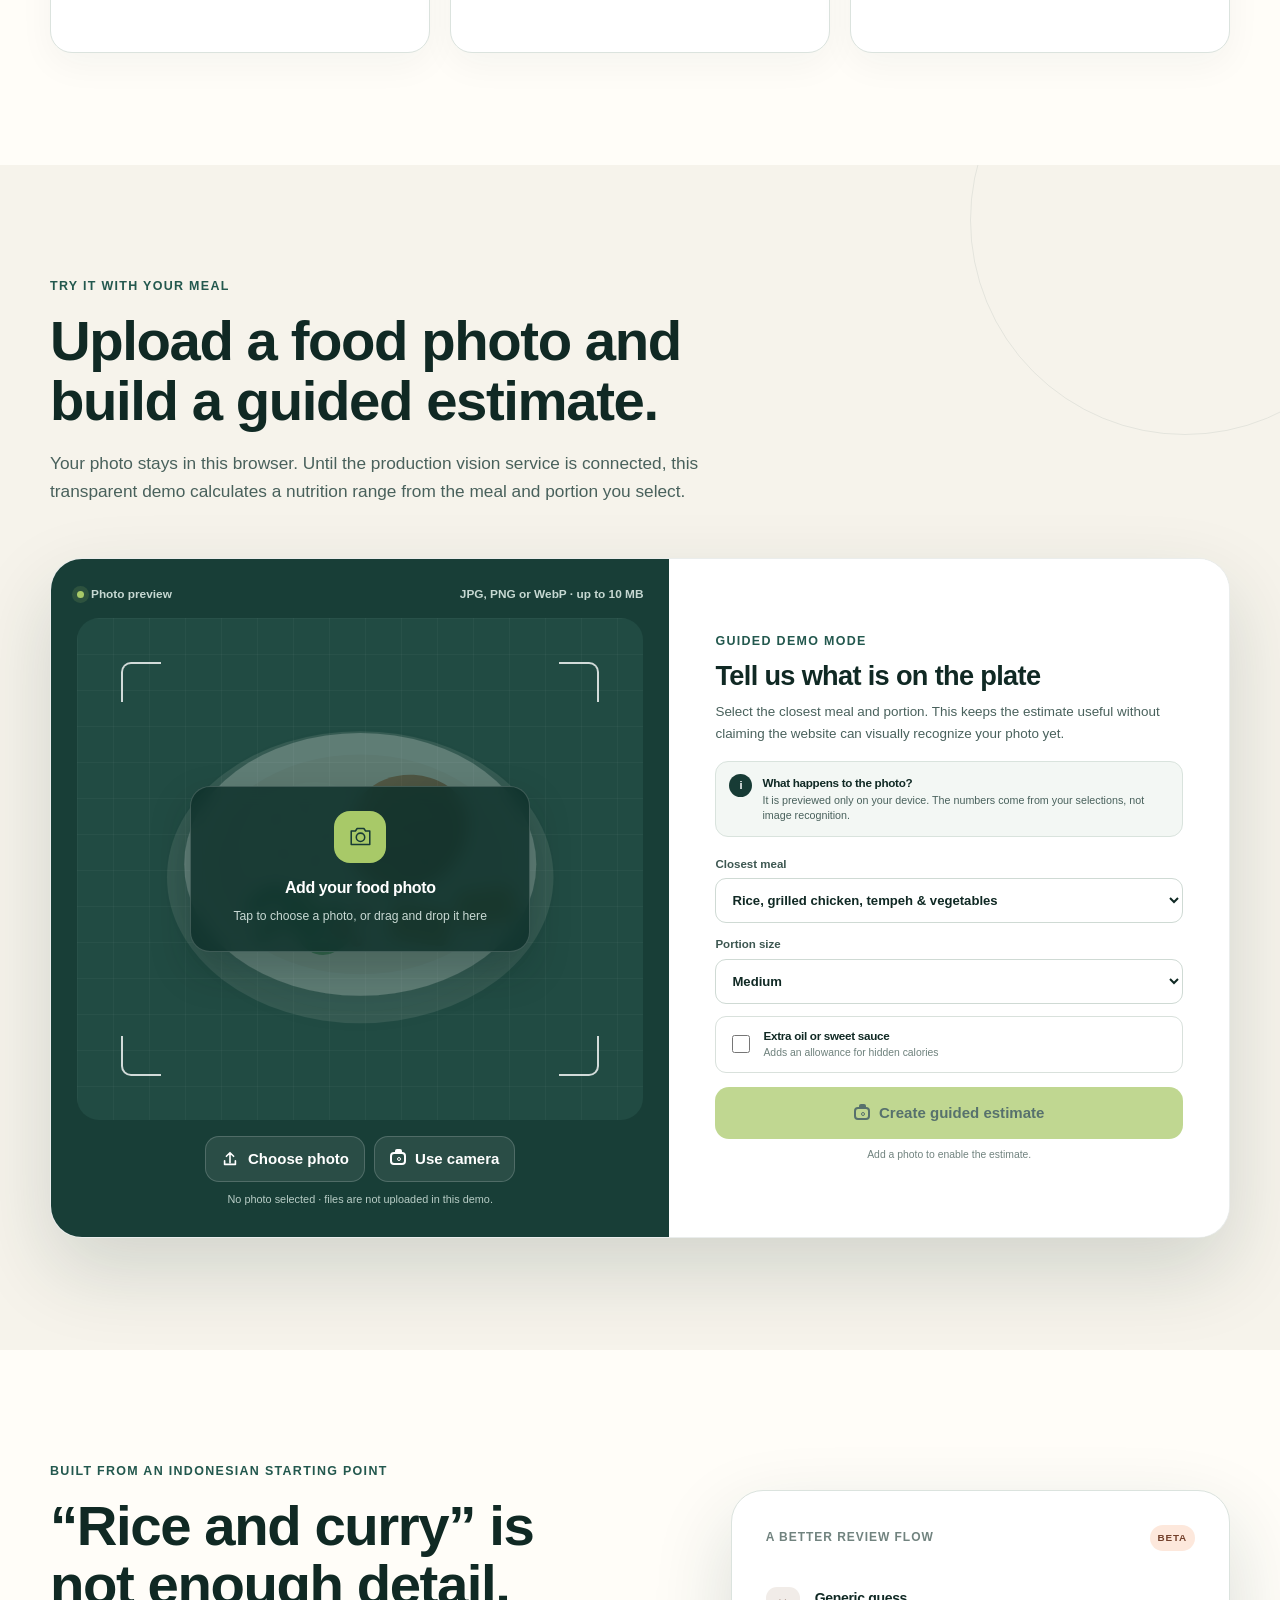
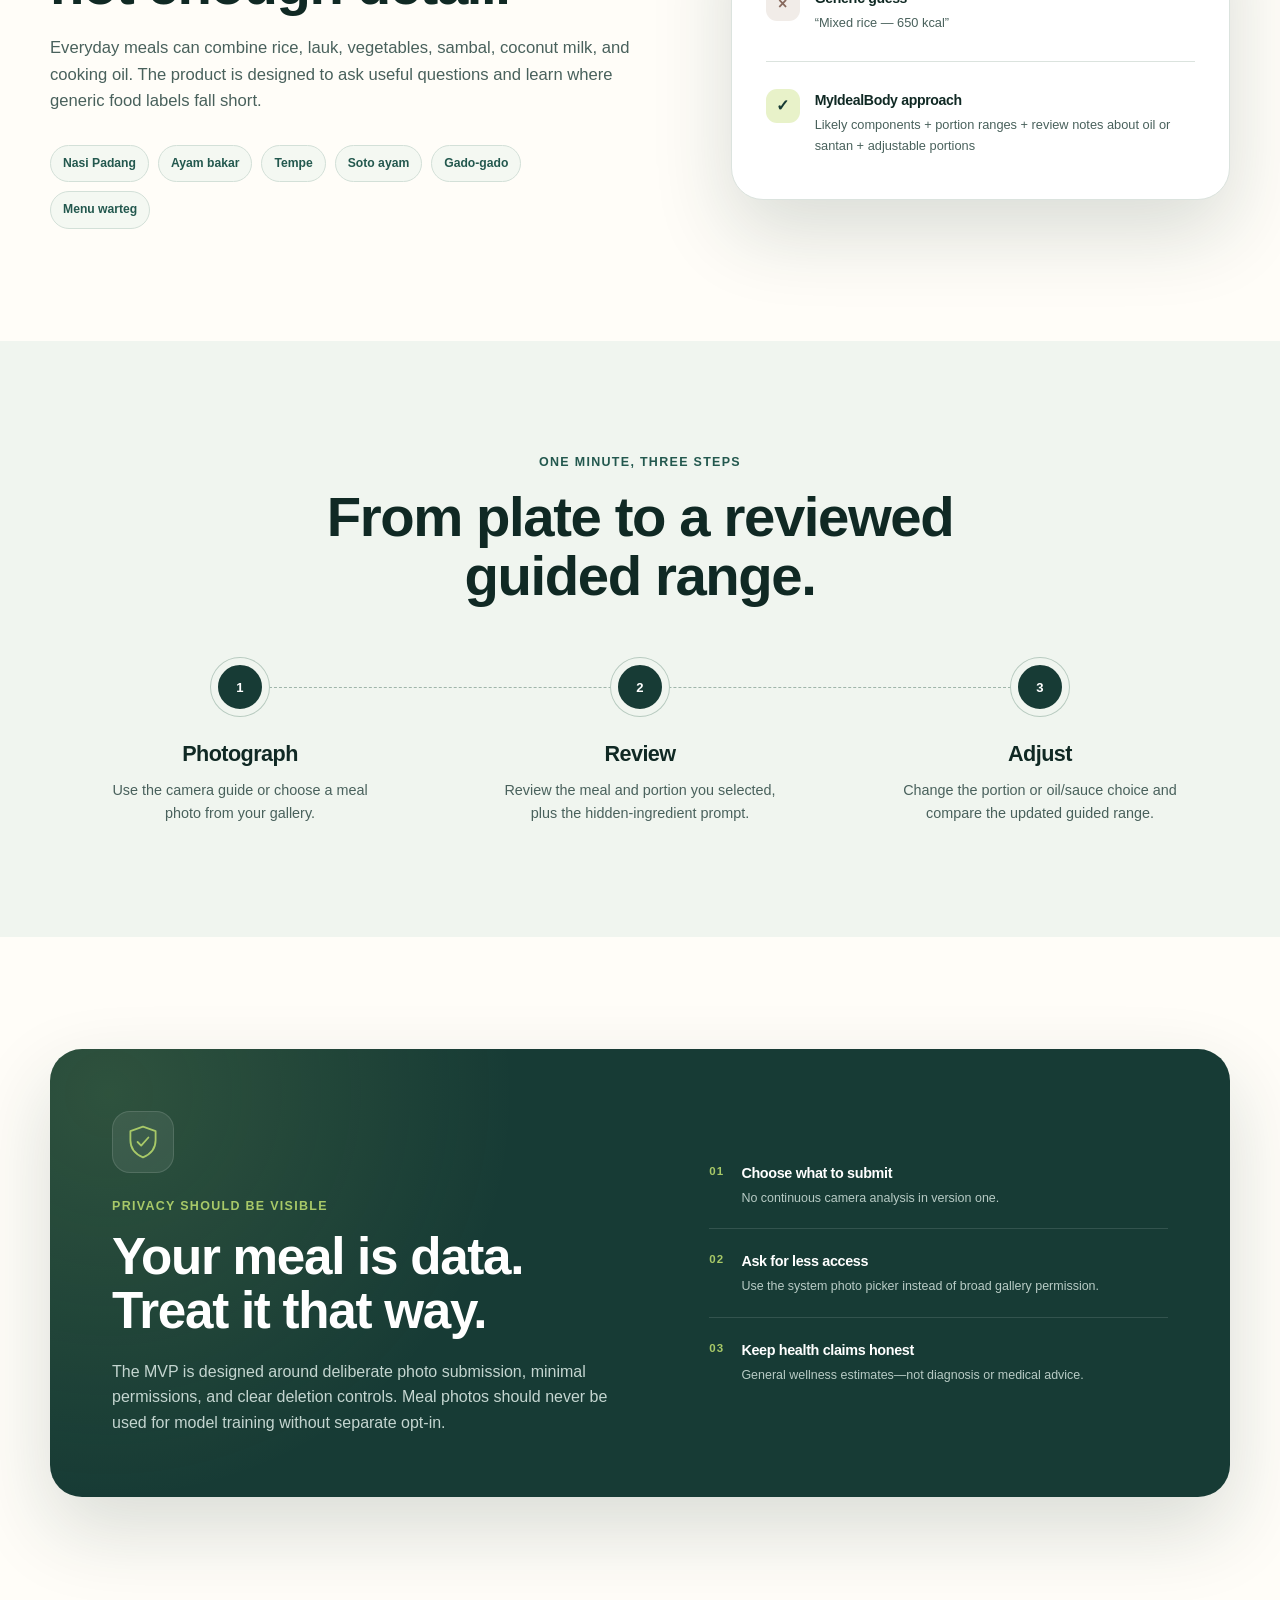
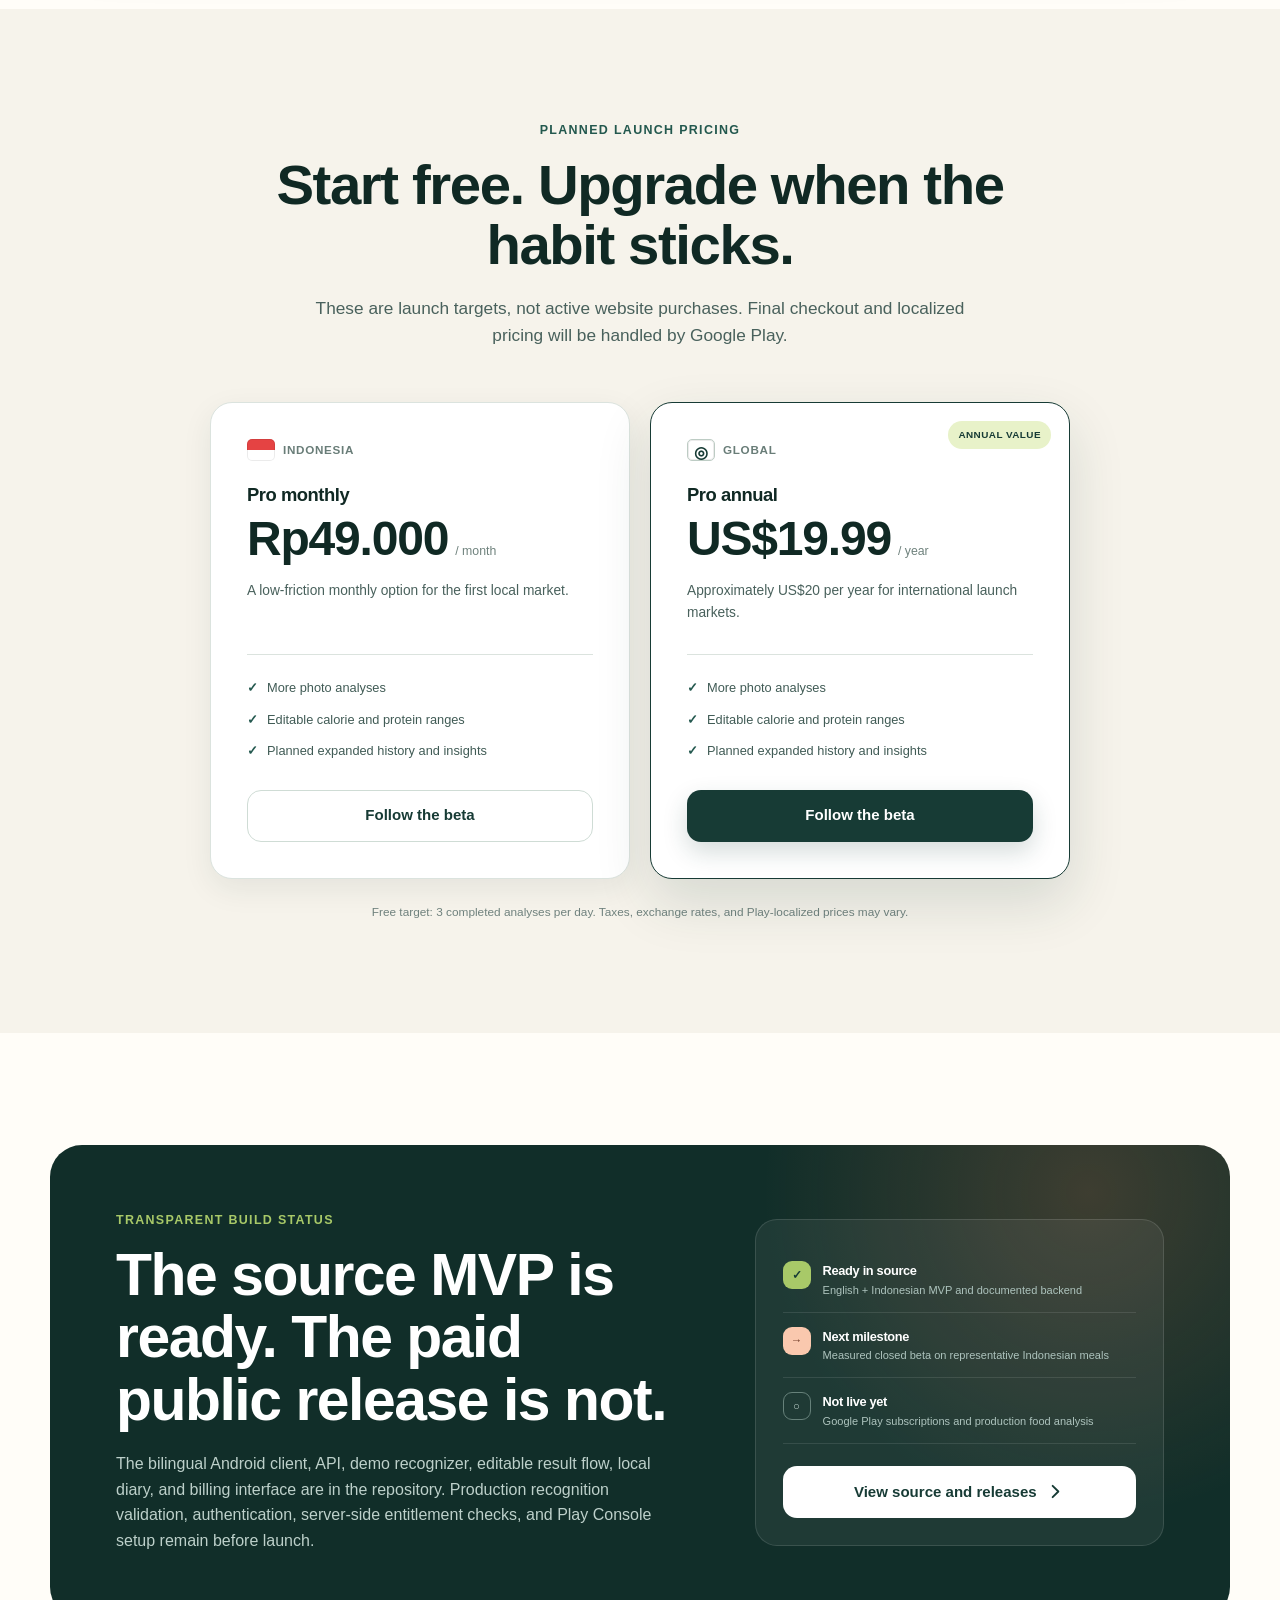
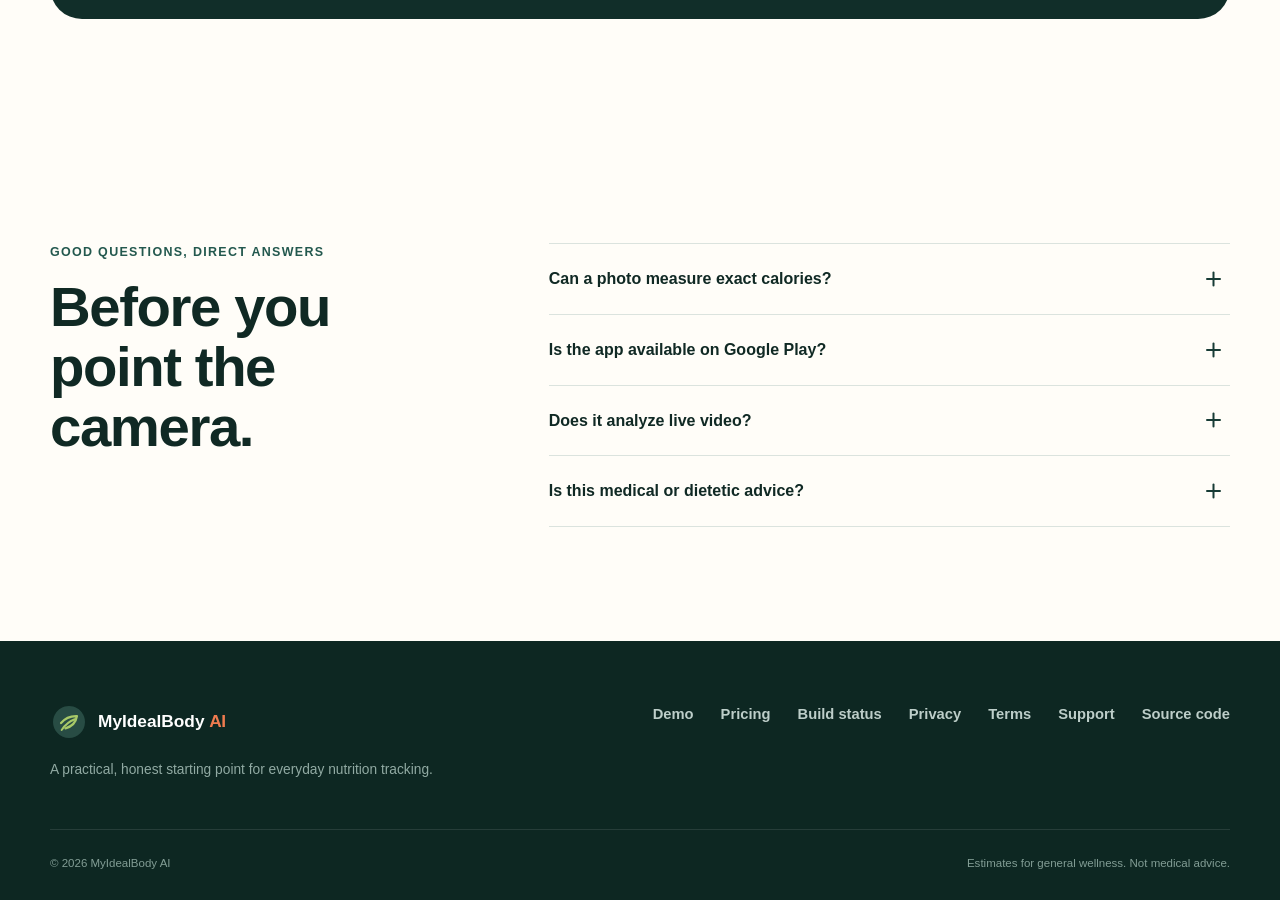
==== commit f1169f88: "Prepare local-demo Play beta release" ====
--- a/website/index.html
+++ b/website/index.html
@@ -5,7 +5,7 @@
     <meta name="viewport" content="width=device-width, initial-scale=1" />
     <meta
       name="description"
-      content="MyIdealBody AI helps you estimate calorie and protein ranges from a meal photo, with editable results designed for everyday Indonesian food."
+      content="Upload a meal photo for a guided calorie and protein range based on your choices. The current demo does not visually recognize images."
       id="meta-description"
     />
     <meta name="theme-color" content="#173b35" />
@@ -13,9 +13,9 @@
     <meta property="og:title" content="MyIdealBody AI — A clearer starting point for every plate" />
     <meta
       property="og:description"
-      content="Photo-based calorie and protein estimates, built with Indonesian meals and honest uncertainty in mind."
+      content="A bilingual guided nutrition demo for Indonesian meals. Current photo recognition is not active."
     />
-    <title>MyIdealBody AI — Photo nutrition estimates</title>
+    <title>MyIdealBody AI — Guided nutrition demo</title>
     <link rel="icon" href="favicon.svg" type="image/svg+xml" />
     <link rel="stylesheet" href="styles.css" />
     <script src="app.js" defer></script>
@@ -77,7 +77,7 @@
             </p>
             <h1 data-i18n="heroTitle">A clearer starting point for every plate.</h1>
             <p class="hero-intro" data-i18n="heroBody">
-              Photograph a meal to estimate calorie and protein ranges, review what was detected, and adjust the result before saving.
+              Upload a meal photo and build a calorie and protein range from your own selections. The current public demo previews the photo locally and does not visually recognize it.
             </p>
             <div class="hero-actions">
               <a class="button button-primary" href="#demo">
@@ -92,7 +92,7 @@
             </p>
             <ul class="hero-trust" aria-label="Product principles" data-i18n-aria="productPrinciples">
               <li><span aria-hidden="true">✓</span><span data-i18n="trustRanges">Honest ranges</span></li>
-              <li><span aria-hidden="true">✓</span><span data-i18n="trustEditable">Review before saving</span></li>
+              <li><span aria-hidden="true">✓</span><span data-i18n="trustEditable">Review and adjust</span></li>
               <li><span aria-hidden="true">✓</span><span data-i18n="trustLocal">Indonesian meal focus</span></li>
             </ul>
           </div>
@@ -178,8 +178,8 @@
             <article class="feature-card reveal reveal-delay">
               <div class="feature-number">03</div>
               <div class="feature-icon icon-edit" aria-hidden="true"></div>
-              <h3 data-i18n="featureThreeTitle">Correct before saving</h3>
-              <p data-i18n="featureThreeBody">Adjust detected portions and review prompts about oil, santan, or sweet sauce. Prompt-based recalculation is planned.</p>
+              <h3 data-i18n="featureThreeTitle">Review and adjust</h3>
+              <p data-i18n="featureThreeBody">Adjust the selected portion and review prompts about oil, santan, or sweet sauce. Visual detection and prompt-based recalculation are planned.</p>
             </article>
           </div>
         </div>
@@ -381,7 +381,7 @@
         <div class="container">
           <div class="section-heading centered reveal">
             <p class="section-kicker" data-i18n="howKicker">One minute, three steps</p>
-            <h2 data-i18n="howTitle">From plate to diary—without the spreadsheet feeling.</h2>
+            <h2 data-i18n="howTitle">From plate to a reviewed guided range.</h2>
           </div>
           <ol class="steps-grid">
             <li class="step-card reveal">
@@ -392,12 +392,12 @@
             <li class="step-card reveal reveal-delay-short">
               <span class="step-index">2</span>
               <h3 data-i18n="stepTwoTitle">Review</h3>
-              <p data-i18n="stepTwoBody">Check detected foods, portions, confidence, and hidden-ingredient prompts.</p>
+              <p data-i18n="stepTwoBody">Review the meal and portion you selected, plus the hidden-ingredient prompt.</p>
             </li>
             <li class="step-card reveal reveal-delay">
               <span class="step-index">3</span>
-              <h3 data-i18n="stepThreeTitle">Save</h3>
-              <p data-i18n="stepThreeBody">Correct anything that looks wrong, then add the meal to your local diary.</p>
+              <h3 data-i18n="stepThreeTitle">Adjust</h3>
+              <p data-i18n="stepThreeBody">Change the portion or oil/sauce choice and compare the updated guided range.</p>
             </li>
           </ol>
         </div>
@@ -523,7 +523,9 @@
           <a href="#demo" data-i18n="navDemo">Demo</a>
           <a href="#pricing" data-i18n="navPricing">Pricing</a>
           <a href="#status" data-i18n="navStatus">Build status</a>
-          <a href="#privacy" data-i18n="footerPrivacy">Privacy</a>
+          <a href="privacy.html" data-i18n="footerPrivacy">Privacy</a>
+          <a href="terms.html" data-i18n="footerTerms">Terms</a>
+          <a href="support.html" data-i18n="footerSupport">Support</a>
           <a class="repo-link" href="#top" data-i18n="footerSource">Source code</a>
         </div>
       </div>
--- a/website/styles.css
+++ b/website/styles.css
@@ -141,8 +141,9 @@
 }
 
 :focus-visible {
-  outline: 3px solid #e28d4b;
+  outline: 3px solid #fffdf8;
   outline-offset: 4px;
+  box-shadow: 0 0 0 7px #a74124;
 }
 
 .site-header {
